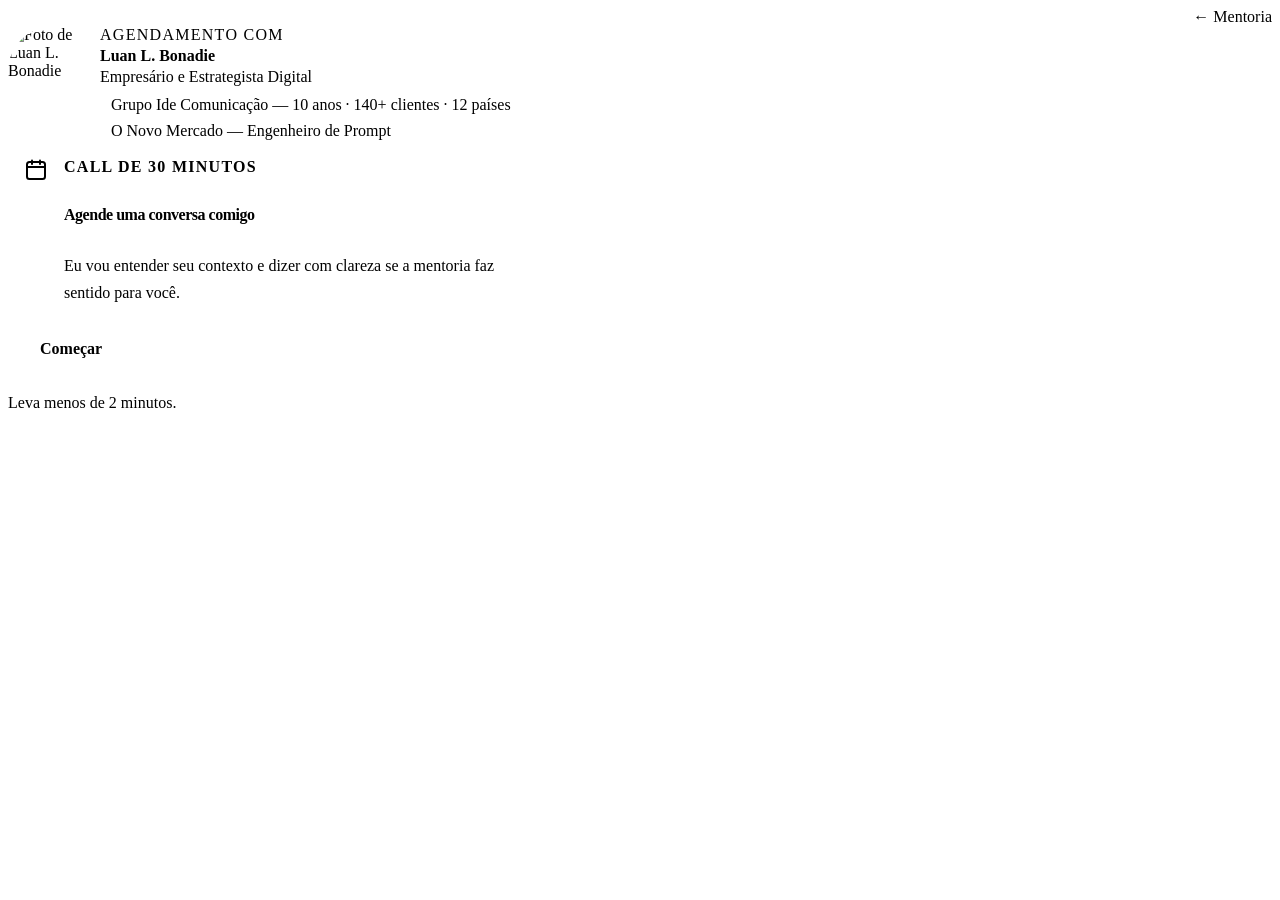
==== agendar.html @ 9b5bdef1 "Initial commit — Omentor.Studio site Co-Authored-By: Claude Sonnet 4.6 <noreply@anthropic.com>" ====
<!DOCTYPE html>
<html lang="pt-BR" data-root=".">
<head>
  <meta charset="UTF-8">
  <meta name="viewport" content="width=device-width, initial-scale=1.0">
  <title>Agendar Call — Mentoria 1:1 | Omentor.Studio</title>
  <meta name="description" content="Preencha o formulário para agendar uma call de 30 minutos com Luan Bonadie e entender como a mentoria pode funcionar para o seu negócio.">

  <!-- Fonts -->
  <link rel="preconnect" href="https://fonts.googleapis.com">
  <link rel="preconnect" href="https://fonts.gstatic.com" crossorigin>
  <link href="https://fonts.googleapis.com/css2?family=Syne:wght@400;600;700;800&family=DM+Sans:ital,opsz,wght@0,9..40,300;0,9..40,400;0,9..40,500;0,9..40,600;1,9..40,400&display=swap" rel="stylesheet">

  <!-- Design System -->
  <link rel="stylesheet" href="./style.css">

  <style>
    /* ─── Page-specific overrides (form pages share a common skin) ─── */
    .form-page-container {
      max-width: var(--ds-form-max);
      margin: 0 auto;
      padding: 0 var(--ds-container-pad-sm);
      padding-bottom: 10rem;
      position: relative;
      z-index: var(--ds-z-content);
    }

    .form-top-nav {
      display: flex;
      align-items: center;
      justify-content: space-between;
      padding: var(--ds-space-6) 0 var(--ds-space-7);
    }

    .form-logo {
      font-family: var(--ds-font-display);
      font-weight: 800;
      font-size: var(--ds-text-md);
      letter-spacing: -0.04em;
      background: var(--ds-color-text-gradient);
      -webkit-background-clip: text;
      -webkit-text-fill-color: transparent;
      background-clip: text;
      text-decoration: none;
    }

    .form-back {
      font-size: var(--ds-text-sm);
      color: var(--ds-color-text-3);
      text-decoration: none;
      display: flex;
      align-items: center;
      gap: 6px;
      transition: var(--ds-transition-fast);
    }

    .form-back:hover { color: var(--ds-color-text-2); }

    .schedule-intro {
      display: flex;
      flex-direction: column;
      gap: var(--ds-space-5);
      margin-bottom: var(--ds-space-8);
    }

    .schedule-badge {
      display: flex;
      align-items: flex-start;
      gap: var(--ds-space-5);
      padding: var(--ds-space-6);
      border-radius: var(--ds-radius-xl);
      background: linear-gradient(180deg, rgba(255,255,255,0.04), rgba(255,255,255,0.02));
      border: 1px solid var(--ds-color-border);
      box-shadow: var(--ds-shadow-2);
    }

    .schedule-badge-mark {
      width: 56px;
      height: 56px;
      border-radius: 50%;
      flex-shrink: 0;
      display: inline-flex;
      align-items: center;
      justify-content: center;
      color: var(--ds-color-text-1);
      background: var(--ds-color-accent-gradient);
      box-shadow: 0 0 0 6px rgba(255,255,255,0.04);
    }

    .schedule-badge-mark svg {
      display: block;
      width: 24px;
      height: 24px;
      stroke: currentColor;
      fill: none;
      stroke-linecap: round;
      stroke-linejoin: round;
    }

    .schedule-badge-copy {
      display: flex;
      flex-direction: column;
      gap: var(--ds-space-3);
      min-width: 0;
    }

    .schedule-badge-kicker {
      font-size: var(--ds-text-xs);
      font-weight: 700;
      letter-spacing: 0.08em;
      text-transform: uppercase;
      color: var(--ds-color-text-3);
    }

    .schedule-badge-title {
      font-family: var(--ds-font-display);
      font-size: clamp(var(--ds-text-xl), 3vw, var(--ds-text-3xl));
      font-weight: 700;
      letter-spacing: -0.03em;
      line-height: 1.15;
      color: var(--ds-color-text-1);
    }

    .schedule-badge-text {
      font-size: var(--ds-text-base);
      line-height: 1.65;
      color: var(--ds-color-text-2);
      max-width: 54ch;
    }

    .schedule-author-badge {
      display: flex;
      align-items: flex-start;
      gap: var(--ds-space-5);
      margin-top: 0;
      padding-top: var(--ds-space-5);
      border-top: 1px solid var(--ds-color-border);
    }

    .schedule-cta-wrap {
      display: flex;
      flex-direction: column;
      gap: var(--ds-space-3);
      padding-top: var(--ds-space-2);
    }

    .schedule-start-btn {
      width: fit-content;
    }

    .schedule-cta-note {
      font-size: var(--ds-text-sm);
      color: var(--ds-color-text-3);
      line-height: 1.55;
      max-width: 42ch;
    }

    .author-avatar {
      width: 92px;
      height: 92px;
      border-radius: 50%;
      object-fit: cover;
      flex-shrink: 0;
      border: 1px solid var(--ds-color-border-med);
    }

    .author-info {
      display: flex;
      flex-direction: column;
      gap: 3px;
      min-width: 0;
    }

    .author-idealized {
      font-size: var(--ds-text-xs);
      color: var(--ds-color-text-3);
      text-transform: uppercase;
      letter-spacing: 0.08em;
    }

    .author-name {
      font-size: var(--ds-text-base);
      font-weight: 700;
      color: var(--ds-color-text-1);
    }

    .author-role {
      font-size: var(--ds-text-sm);
      color: var(--ds-color-text-3);
    }

    .author-creds {
      display: flex;
      flex-direction: column;
      gap: 3px;
      margin-top: 0.25rem;
    }

    .author-cred {
      font-size: var(--ds-text-xs);
      color: var(--ds-color-text-3);
      display: flex;
      align-items: center;
      gap: 6px;
      line-height: 1.45;
    }

    .author-cred::before {
      content: '';
      display: inline-block;
      width: 5px;
      height: 5px;
      border-radius: 50%;
      background: var(--ds-color-accent-gradient-diag);
      flex-shrink: 0;
    }

    /* Progress */
    .fp-progress-wrap { margin-bottom: var(--ds-space-8); }

    .fp-track {
      height: 2px;
      background: var(--ds-color-border);
      border-radius: var(--ds-radius-full);
      overflow: hidden;
    }

    .fp-fill {
      height: 100%;
      background: var(--ds-color-accent-gradient);
      border-radius: var(--ds-radius-full);
      transition: width 0.45s cubic-bezier(0.4,0,0.2,1);
      box-shadow: 0 0 10px var(--ds-color-accent-glow-sm);
      width: 0%;
    }

    .fp-label {
      display: flex;
      justify-content: space-between;
      margin-top: var(--ds-space-2);
      font-size: var(--ds-text-xs);
      color: var(--ds-color-text-3);
    }

    /* Step */
    .fp-step { animation: fpSlide 0.4s cubic-bezier(0.4,0,0.2,1) both; }

    @keyframes fpSlide {
      from { opacity: 0; transform: translateY(20px); }
      to   { opacity: 1; transform: translateY(0); }
    }

    .fp-step-label {
      font-size: var(--ds-text-xs);
      text-transform: uppercase;
      letter-spacing: 0.08em;
      color: var(--ds-color-text-3);
      margin-bottom: var(--ds-space-3);
    }

    .fp-question {
      font-family: var(--ds-font-display);
      font-size: clamp(1.5rem, 4vw, var(--ds-text-2xl));
      font-weight: 700;
      letter-spacing: -0.03em;
      line-height: 1.25;
      color: var(--ds-color-text-1);
      margin-bottom: var(--ds-space-5);
    }

    .fp-hint {
      font-size: var(--ds-text-sm);
      color: var(--ds-color-text-3);
      font-style: italic;
      margin-top: var(--ds-space-2);
    }

    .fp-error-text {
      margin-top: var(--ds-space-2);
      font-size: var(--ds-text-xs);
      color: #fca5a5;
      letter-spacing: 0.01em;
    }

    /* Inputs */
    input[type="text"],
    input[type="email"],
    input[type="tel"],
    textarea.fp-textarea {
      width: 100%;
      padding: 1.25rem 1.5rem;
      background: var(--ds-color-surface);
      border: 2px solid var(--ds-color-border);
      border-radius: var(--ds-radius-lg);
      font-family: var(--ds-font-body);
      font-size: var(--ds-text-md);
      color: var(--ds-color-text-1);
      outline: none;
      transition: var(--ds-transition-base);
    }

    input::placeholder, textarea.fp-textarea::placeholder {
      color: var(--ds-color-text-3);
    }

    input:focus, textarea.fp-textarea:focus {
      background: var(--ds-color-surface-2);
      border-color: var(--ds-color-focus);
      box-shadow: 0 0 0 4px var(--ds-color-focus-ring);
    }

    textarea.fp-textarea {
      resize: vertical;
      min-height: 120px;
      line-height: 1.65;
    }

    /* Options */
    .fp-options {
      display: flex;
      flex-direction: column;
      gap: var(--ds-space-3);
    }

    .fp-option {
      display: flex;
      align-items: flex-start;
      gap: var(--ds-space-4);
      padding: 1.25rem 1.5rem;
      background: var(--ds-color-surface);
      border: 2px solid var(--ds-color-border);
      border-radius: var(--ds-radius-lg);
      cursor: pointer;
      transition: var(--ds-transition-base);
      text-align: left;
      position: relative;
      overflow: hidden;
    }

    .fp-option::before {
      content: '';
      position: absolute;
      inset: 0;
      background: var(--ds-color-accent-gradient-diag);
      opacity: 0;
      transition: opacity 0.3s;
    }

    .fp-option:hover {
      border-color: rgba(236,72,153,0.35);
      background: var(--ds-color-surface-2);
      transform: translateX(4px);
    }

    .fp-option:hover::before { opacity: 0.06; }

    .fp-option.selected {
      border-color: var(--ds-color-accent-end);
      background: linear-gradient(135deg, var(--ds-color-accent-soft-2), rgba(236,72,153,0.10));
      box-shadow: 0 0 20px rgba(236,72,153,0.18);
    }

    .fp-option.selected::before { opacity: 0.08; }

    .fp-opt-key {
      flex-shrink: 0;
      width: 26px; height: 26px;
      border-radius: var(--ds-radius-sm);
      background: var(--ds-color-surface-3);
      display: inline-flex;
      align-items: center;
      justify-content: center;
      font-size: var(--ds-text-xs);
      font-weight: 700;
      color: var(--ds-color-text-3);
      position: relative;
      z-index: 1;
      transition: var(--ds-transition-fast);
    }

    .fp-option.selected .fp-opt-key {
      background: var(--ds-color-accent-gradient-diag);
      color: var(--ds-color-text-1);
    }

    .fp-opt-body {
      position: relative;
      z-index: 1;
      font-size: var(--ds-text-base);
      color: var(--ds-color-text-2);
      line-height: 1.45;
    }

    .fp-option.selected .fp-opt-body { color: var(--ds-color-text-1); }

    /* Nav (sticky) */
    .fp-nav-backdrop {
      position: fixed; bottom: 0; left: 0; right: 0;
      height: calc(9rem + env(safe-area-inset-bottom, 0px));
      background: linear-gradient(to top, rgba(3,3,3,0.95) 40%, transparent);
      pointer-events: none;
      z-index: calc(var(--ds-z-nav) - 2);
    }

    .fp-nav-row {
      position: fixed;
      bottom: calc(var(--ds-space-6) + env(safe-area-inset-bottom, 0px));
      left: 50%; transform: translateX(-50%);
      display: flex;
      gap: var(--ds-space-3);
      width: calc(100% - 3rem);
      max-width: var(--ds-form-max);
      z-index: var(--ds-z-nav);
    }

    .fp-btn-back {
      padding: 1rem 1.5rem;
      min-width: 80px;
      background: var(--ds-color-surface);
      border: 2px solid var(--ds-color-border);
      border-radius: var(--ds-radius-lg);
      font-family: var(--ds-font-body);
      font-size: var(--ds-text-base);
      font-weight: 500;
      color: var(--ds-color-text-2);
      cursor: pointer;
      transition: var(--ds-transition-fast);
    }

    .fp-btn-back:hover {
      background: var(--ds-color-surface-2);
      border-color: var(--ds-color-border-med);
    }

    .fp-btn-next {
      flex: 1;
      padding: 1rem 2rem;
      background: var(--ds-color-accent-gradient-diag);
      border: none;
      border-radius: var(--ds-radius-lg);
      font-family: var(--ds-font-body);
      font-size: var(--ds-text-base);
      font-weight: 600;
      color: var(--ds-color-text-1);
      cursor: pointer;
      transition: var(--ds-transition-base);
      box-shadow: var(--ds-shadow-btn-primary);
      position: relative;
      overflow: hidden;
    }

    .fp-btn-next::before {
      content: '';
      position: absolute;
      inset: 0;
      background: rgba(255,255,255,0.08);
      opacity: 0;
      transition: var(--ds-transition-fast);
    }

    .fp-btn-next:hover { transform: translateY(-2px); box-shadow: var(--ds-shadow-btn-primary-hover); }
    .fp-btn-next:hover::before { opacity: 1; }

    /* Loading */
    .fp-loading {
      display: flex;
      flex-direction: column;
      align-items: center;
      gap: var(--ds-space-5);
      padding: var(--ds-space-9) 0;
      animation: fpSlide 0.4s both;
    }

    .fp-spinner {
      width: 44px; height: 44px;
      border: 2.5px solid var(--ds-color-border);
      border-top-color: var(--ds-color-accent-end);
      border-radius: 50%;
      animation: fpspin 0.75s linear infinite;
    }

    @keyframes fpspin { to { transform: rotate(360deg); } }

    /* Success */
    .fp-success { animation: fpSlide 0.5s cubic-bezier(0.4,0,0.2,1) both; }

    .fp-success-icon {
      width: 60px; height: 60px;
      background: var(--ds-color-accent-gradient-diag);
      border-radius: var(--ds-radius-xl);
      display: flex; align-items: center; justify-content: center;
      font-size: 26px;
      margin-bottom: var(--ds-space-6);
      box-shadow: var(--ds-shadow-4);
    }

    .fp-success-headline {
      font-family: var(--ds-font-display);
      font-size: clamp(1.75rem, 4vw, var(--ds-text-3xl));
      font-weight: 800;
      letter-spacing: -0.04em;
      line-height: 1.15;
      background: var(--ds-color-text-gradient);
      -webkit-background-clip: text;
      -webkit-text-fill-color: transparent;
      background-clip: text;
      margin-bottom: var(--ds-space-4);
    }

    .fp-success-body {
      font-size: var(--ds-text-md);
      color: var(--ds-color-text-2);
      line-height: 1.75;
      max-width: 460px;
      margin-bottom: var(--ds-space-6);
    }

    .fp-summary-card {
      background: var(--ds-color-surface);
      border: 1px solid var(--ds-color-border);
      border-radius: var(--ds-radius-xl);
      padding: var(--ds-space-5) var(--ds-space-6);
      margin-bottom: var(--ds-space-6);
    }

    .fp-sum-label {
      font-size: var(--ds-text-xs);
      text-transform: uppercase;
      letter-spacing: 0.08em;
      color: var(--ds-color-text-3);
      margin-bottom: var(--ds-space-2);
    }

    .fp-sum-value {
      font-size: var(--ds-text-base);
      font-weight: 500;
      color: var(--ds-color-text-1);
    }

    .fp-sep { width: 100%; height: 1px; background: var(--ds-color-border); margin: var(--ds-space-4) 0; }

    .fp-cta-wrap {
      display: flex; flex-direction: column;
      gap: var(--ds-space-3); margin-bottom: var(--ds-space-7);
    }

    .fp-cta-primary {
      display: inline-flex; align-items: center; justify-content: center; gap: var(--ds-space-2);
      padding: 1.1rem 2rem;
      background: var(--ds-color-accent-gradient-diag);
      border: none; border-radius: var(--ds-radius-lg);
      font-family: var(--ds-font-body); font-size: var(--ds-text-base); font-weight: 600;
      color: var(--ds-color-text-1); text-decoration: none; cursor: pointer;
      transition: var(--ds-transition-base);
      box-shadow: var(--ds-shadow-btn-primary);
    }

    .fp-cta-primary:hover { transform: translateY(-2px); box-shadow: var(--ds-shadow-btn-primary-hover); }

    .fp-cta-secondary {
      display: inline-flex; align-items: center; justify-content: center; gap: var(--ds-space-2);
      padding: 1rem 2rem;
      background: var(--ds-color-surface);
      border: 2px solid var(--ds-color-border);
      border-radius: var(--ds-radius-lg);
      font-family: var(--ds-font-body); font-size: var(--ds-text-base); font-weight: 500;
      color: var(--ds-color-text-2); text-decoration: none;
      transition: var(--ds-transition-fast);
    }

    .fp-cta-secondary:hover {
      background: var(--ds-color-surface-2);
      border-color: var(--ds-color-border-med);
      color: var(--ds-color-text-1);
    }

    /* Author strip */
    .fp-author {
      display: flex; align-items: flex-start; gap: var(--ds-space-4);
      padding-top: var(--ds-space-6);
      border-top: 1px solid var(--ds-color-border);
    }

    .fp-avatar {
      width: 56px; height: 56px; border-radius: 50%; object-fit: cover; flex-shrink: 0;
      border: 1px solid var(--ds-color-border-med);
    }

    .fp-author-text { display: flex; flex-direction: column; gap: 3px; }

    .fp-author-eyebrow {
      font-size: var(--ds-text-xs); text-transform: uppercase; letter-spacing: 0.08em;
      color: var(--ds-color-text-3);
    }

    .fp-author-name { font-weight: 600; font-size: var(--ds-text-base); color: var(--ds-color-text-1); }
    .fp-author-role { font-size: var(--ds-text-sm); color: var(--ds-color-text-3); }

    @media (max-width: 480px) {
      .form-page-container { padding: 0 var(--ds-space-5); padding-bottom: 10rem; }
      .schedule-badge {
        padding: var(--ds-space-5);
      }

      .schedule-badge-mark {
        width: 48px;
        height: 48px;
      }

      .schedule-author-badge {
        flex-direction: column;
        align-items: center;
        gap: var(--ds-space-3);
        text-align: center;
      }

      .schedule-author-badge .author-info {
        align-items: center;
      }

      .schedule-author-badge .author-creds {
        align-items: center;
      }

      .schedule-author-badge .author-cred {
        justify-content: center;
      }

      .author-avatar {
        width: 72px;
        height: 72px;
      }

      .schedule-start-btn {
        width: 100%;
      }
    }

    @media (min-width: 640px) {
      .form-page-container { padding: 0 var(--ds-container-pad); padding-bottom: 10rem; }
    }

    @media (max-width: 359px) {
      .schedule-badge {
        flex-direction: column;
        align-items: flex-start;
      }
    }

    @media (max-height: 500px) {
      .form-page-container { padding-bottom: 12rem; }
    }
  </style>
</head>
<body>

<!-- Background shapes (reusable pattern) -->
<div class="bg-shapes" aria-hidden="true">
  <div class="bg-shape bg-shape-1"></div>
  <div class="bg-shape bg-shape-2"></div>
  <div class="bg-shape bg-shape-3"></div>
  <div class="bg-shape bg-shape-4"></div>
</div>

<main class="form-page-container" role="main">

  <nav class="form-top-nav" aria-label="Navegação da página de agendamento">
    <span class="form-logo" aria-label="Agendamento">Agendamento</span>
    <a href="./mentoria.html" class="form-back" id="form-back-link" aria-label="Voltar para a página da Mentoria">← Mentoria</a>
  </nav>

  <section class="schedule-intro" id="schedule-intro" aria-labelledby="schedule-title">
    <div class="author-badge schedule-author-badge" aria-label="Criado por">
      <img
        class="author-avatar"
        src="https://grupoidecomunicacao.com/wp-content/uploads/2025/12/foto-luan-2-e1766272929502.webp"
        alt="Foto de Luan L. Bonadie"
        width="68"
        height="68"
        loading="lazy"
      >
      <div class="author-info">
        <span class="author-idealized">Agendamento com</span>
        <span class="author-name">Luan L. Bonadie</span>
        <span class="author-role">Empresário e Estrategista Digital</span>
        <div class="author-creds">
          <span class="author-cred">Grupo Ide Comunicação — 10 anos · 140+ clientes · 12 países</span>
          <span class="author-cred">O Novo Mercado — Engenheiro de Prompt</span>
        </div>
      </div>
    </div>
    <div class="schedule-badge">
      <div class="schedule-badge-mark" aria-hidden="true">
        <svg viewBox="0 0 24 24" width="24" height="24">
          <rect x="3" y="4" width="18" height="17" rx="2.5" ry="2.5" fill="none" stroke="currentColor" stroke-width="2"/>
          <line x1="3" y1="9" x2="21" y2="9" fill="none" stroke="currentColor" stroke-width="2"/>
          <line x1="8" y1="2.5" x2="8" y2="6" fill="none" stroke="currentColor" stroke-width="2" stroke-linecap="round"/>
          <line x1="16" y1="2.5" x2="16" y2="6" fill="none" stroke="currentColor" stroke-width="2" stroke-linecap="round"/>
        </svg>
      </div>
      <div class="schedule-badge-copy">
        <p class="schedule-badge-kicker">Call de 30 minutos</p>
        <h1 class="schedule-badge-title" id="schedule-title">Agende uma conversa comigo</h1>
        <p class="schedule-badge-text">Eu vou entender seu contexto e dizer com clareza se a mentoria faz sentido para você.</p>
      </div>
    </div>
    <div class="schedule-cta-wrap">
      <button type="button" class="fp-cta-primary schedule-start-btn" id="schedule-start-btn" aria-label="Começar o agendamento">
        Começar
        <svg width="14" height="14"><use href="#icon-arrow-right"/></svg>
      </button>
      <p class="schedule-cta-note">Leva menos de 2 minutos.</p>
    </div>
  </section>

  <div id="form-section" style="display:none;" aria-label="Formulário de agendamento">
    <!-- Progress -->
    <div class="fp-progress-wrap" id="fp-progress-wrap" aria-live="polite" aria-label="Progresso do formulário">
      <div class="fp-track">
        <div class="fp-fill" id="fp-fill" role="progressbar" aria-valuemin="0" aria-valuemax="100"></div>
      </div>
      <div class="fp-label">
        <span id="fp-step-label"></span>
        <span id="fp-pct-label"></span>
      </div>
    </div>

    <!-- Step container -->
    <div id="fp-step"></div>
  </div>

</main>

<!-- Sticky nav -->
<div class="fp-nav-backdrop" id="fp-nav-backdrop" style="display:none;" aria-hidden="true"></div>
<div class="fp-nav-row"     id="fp-nav-row"     style="display:none;" role="group" aria-label="Navegação do formulário"></div>

<script>
  /* ─── Steps definition ─────────────────────────────────── */
  const steps = [
    {
      id: 'nome',
      type: 'text',
      question: 'Qual é o seu nome completo?',
      placeholder: 'Digite seu nome...',
      label: 'Nome'
    },
    {
      id: 'email',
      type: 'email',
      question: 'Qual é o seu e-mail?',
      placeholder: 'seuemail@exemplo.com',
      label: 'E-mail'
    },
    {
      id: 'whatsapp',
      type: 'tel',
      question: 'Seu WhatsApp com DDD?',
      placeholder: '(11) 99999-9999',
      hint: 'Luan vai te chamar para confirmar o horário da call.',
      label: 'WhatsApp'
    },
    {
      id: 'area',
      type: 'select',
      question: 'Qual é a sua área de atuação?',
      label: 'Área',
      options: [
        'Psicologia / Terapia',
        'Nutrição / Saúde',
        'Coaching / Mentoria',
        'Consultoria / Assessoria',
        'Educação / Infoproduto',
        'Marketing / Branding',
        'Outra área'
      ]
    },
    {
      id: 'necessidade',
      type: 'select',
      question: 'O que você está buscando com a mentoria?',
      label: 'Necessidade',
      options: [
        'Posicionamento claro e estratégia definida',
        'Site com minha identidade visual',
        'Conteúdo para Instagram que converta',
        'Tudo: estratégia, site e posts em 3 encontros',
        'Ainda não tenho certeza — quero entender antes'
      ]
    },
    {
      id: 'contexto',
      type: 'textarea',
      question: 'Me conta um pouco da sua situação atual. (opcional)',
      placeholder: 'Ex: tenho seguidores mas não converto, já tentei outras ferramentas, quero reorganizar a minha presença digital...',
      hint: 'Quanto mais contexto, melhor a call de 30 minutos.',
      label: 'Contexto',
      optional: true
    }
  ];

  const WA_NUMBER = '5532991313371';

  let current = 0;
  const answers = {};

  /* ─── UI helpers ─────────────────────────────────────────── */
  function showNav() {
    document.getElementById('fp-nav-backdrop').style.display = 'block';
    document.getElementById('fp-nav-row').style.display     = 'flex';
    document.getElementById('form-back-link').style.display = 'none';
  }

  function hideNav() {
    document.getElementById('fp-nav-backdrop').style.display = 'none';
    document.getElementById('fp-nav-row').style.display     = 'none';
  }

  function startForm() {
    document.getElementById('schedule-intro').style.display = 'none';
    document.getElementById('form-section').style.display = 'block';
    showNav();
    render();
    window.scrollTo({ top: 0, behavior: 'smooth' });
  }

  function updateProgress() {
    const total = steps.length;
    const pct   = Math.round(((current + 1) / total) * 100);
    document.getElementById('fp-fill').style.width = pct + '%';
    document.getElementById('fp-fill').setAttribute('aria-valuenow', pct);
    document.getElementById('fp-step-label').textContent = `Etapa ${current + 1} de ${total}`;
    document.getElementById('fp-pct-label').textContent  = pct + '%';
  }

  /* ─── Render ─────────────────────────────────────────────── */
  function render() {
    updateProgress();

    const step  = steps[current];
    const isLast= current === steps.length - 1;
    const value = answers[step.id] ?? '';

    let inputHtml = '';

    if (step.type === 'select') {
      const optHtml = step.options.map((opt, i) => {
        const letter = String.fromCharCode(65 + i);
        const sel    = value === opt ? ' selected' : '';
        return `
          <button
            class="fp-option${sel}"
            onclick="selectOption('${step.id}','${opt.replace(/'/g,"\\'")}',this)"
            aria-pressed="${sel ? 'true' : 'false'}"
          >
            <span class="fp-opt-key" aria-hidden="true">${letter}</span>
            <span class="fp-opt-body">${opt}</span>
          </button>`;
      }).join('');
      inputHtml = `<div class="fp-options" role="group" aria-label="${step.question}">${optHtml}</div>`;
    } else if (step.type === 'textarea') {
      inputHtml = `
        <textarea
          class="fp-textarea"
          id="fp-input-${step.id}"
          placeholder="${step.placeholder ?? ''}"
          rows="5"
          aria-label="${step.label}"
        >${value}</textarea>`;
    } else {
      const emailAttrs = step.type === 'email'
        ? `inputmode="email" autocomplete="email" pattern="^[^\\s@]+@[^\\s@]+\\.[^\\s@]+$" title="Digite um e-mail válido"`
        : `autocomplete="${step.id === 'nome' ? 'name' : 'tel'}"`;
      inputHtml = `
        <input
          type="${step.type}"
          id="fp-input-${step.id}"
          placeholder="${step.placeholder ?? ''}"
          value="${value}"
          ${emailAttrs}
          aria-label="${step.label}"
        >`;
    }

    const hintHtml = step.hint ? `<p class="fp-hint" role="note">${step.hint}</p>` : '';
    const emailErrorHtml = step.type === 'email'
      ? `<p class="fp-error-text" id="fp-email-error" role="alert" aria-live="polite" style="display:none;">Insira um e-mail válido.</p>`
      : '';

    document.getElementById('fp-step').innerHTML = `
      <div class="fp-step" role="region" aria-label="Etapa ${current + 1}: ${step.label}">
        <p class="fp-step-label" aria-hidden="true">Etapa ${current + 1} de ${steps.length}${step.optional ? ' · opcional' : ''}</p>
        <h2 class="fp-question">${step.question}</h2>
        ${inputHtml}
        ${emailErrorHtml}
        ${hintHtml}
      </div>`;

    // Nav
    const navRow = document.getElementById('fp-nav-row');
    navRow.innerHTML = `
      ${current > 0 ? `<button class="fp-btn-back" onclick="prev()" aria-label="Voltar">← Voltar</button>` : ''}
      <button class="fp-btn-next" onclick="next()" aria-label="Próximo">
        Próximo →
      </button>`;

    const inp = document.getElementById(`fp-input-${step.id}`);
    if (inp && step.type === 'email') {
      inp.addEventListener('input', () => {
        inp.style.borderColor = '';
        const err = document.getElementById('fp-email-error');
        if (err) err.style.display = 'none';
      }, { once: true });
    }
    if (inp) setTimeout(() => inp.focus(), 80);
  }

  /* ─── First render ───────────────────────────────────────── */
  document.addEventListener('DOMContentLoaded', () => {
    hideNav();
    document.getElementById('schedule-start-btn').addEventListener('click', startForm);
  });

  /* ─── Interactions ───────────────────────────────────────── */
  function selectOption(id, val, el) {
    answers[id] = val;
    el.closest('.fp-options').querySelectorAll('.fp-option').forEach(b => {
      b.classList.remove('selected');
      b.setAttribute('aria-pressed', 'false');
    });
    el.classList.add('selected');
    el.setAttribute('aria-pressed', 'true');
  }

  function saveAnswer() {
    const step = steps[current];
    if (step.type !== 'select') {
      const inp = document.getElementById(`fp-input-${step.id}`);
      if (inp) answers[step.id] = inp.value.trim();
    }
  }

  function validate() {
    const step  = steps[current];
    const value = answers[step.id] ?? '';
    if (step.optional) return true;
    if (!value) return false;
    if (step.type === 'email') return /^[^\s@]+@[^\s@]+\.[^\s@]+$/.test(value);
    return true;
  }

  function next() {
    saveAnswer();
    if (!validate()) {
      const inp = document.getElementById(`fp-input-${steps[current].id}`);
      if (inp) {
        inp.focus();
        inp.style.borderColor = 'var(--ds-color-error)';
      }
      if (steps[current].type === 'email') {
        const err = document.getElementById('fp-email-error');
        if (err) err.style.display = 'block';
      }
      return;
    }
    if (current < steps.length - 1) { current++; render(); }
    else submit();
  }

  function prev() {
    saveAnswer();
    if (current > 0) { current--; render(); }
  }

  function escapeHtml(value) {
    return String(value)
      .replaceAll('&', '&amp;')
      .replaceAll('<', '&lt;')
      .replaceAll('>', '&gt;')
      .replaceAll('"', '&quot;')
      .replaceAll("'", '&#39;');
  }

  /* ─── Submit → WhatsApp ──────────────────────────────────── */
  function submit() {
    document.getElementById('fp-progress-wrap').style.display = 'none';
    hideNav();

    document.getElementById('fp-step').innerHTML = `
      <div class="fp-loading" role="status" aria-live="polite">
        <div class="fp-spinner" aria-hidden="true"></div>
        <p style="font-size:var(--ds-text-base);color:var(--ds-color-text-3);">Preparando sua mensagem...</p>
      </div>`;

    const WEBHOOK = 'https://webhooks.envia.click/webhook/70d91ce3-7cba-4d6a-bd58-36069752aaf6';
    fetch(WEBHOOK, {
      method: 'POST',
      headers: { 'Content-Type': 'application/json' },
      body: JSON.stringify({ ...answers, source: 'agendar.html', timestamp: new Date().toISOString() })
    }).catch(() => {});

    setTimeout(() => {
      const msg = encodeURIComponent(
        `Olá, Luan. Me cadastrei no site do Omentor.Studio.\n\n` +
        `Meu nome é ${answers['nome'] ?? ''}.\n` +
        `Atuo na área de ${answers['area'] ?? ''}.\n` +
        `Estou buscando: ${answers['necessidade'] ?? ''}.\n` +
        (answers['contexto'] ? `\nContexto: ${answers['contexto']}` : '')
      );
      const waUrl = `https://wa.me/${WA_NUMBER}?text=${msg}`;
      showSuccess(waUrl);
    }, 1200);
  }

  function showSuccess(waUrl) {
    const summaryItems = [
      ['Nome', answers['nome'] ?? '—'],
      ['E-mail', answers['email'] ?? '—'],
      ['WhatsApp', answers['whatsapp'] ?? '—'],
      ['Área', answers['area'] ?? '—'],
      ['O que busca', answers['necessidade'] ?? '—'],
      ['Contexto', answers['contexto'] ?? '—']
    ];

    const summaryHtml = summaryItems.map(([label, value], index) => `
      <p class="fp-sum-label">${label}</p>
      <p class="fp-sum-value">${escapeHtml(value)}</p>
      ${index < summaryItems.length - 1 ? '<div class="fp-sep" aria-hidden="true"></div>' : ''}
    `).join('');

    document.getElementById('fp-step').innerHTML = `
      <div class="fp-success">
        <div class="fp-success-icon" aria-hidden="true">✓</div>

        <h1 class="fp-success-headline">Tudo certo.</h1>

        <p class="fp-success-body">
          Confirme os dados e finalize o agendamento.
        </p>

        <div class="fp-summary-card" aria-label="Resumo do agendamento">
          ${summaryHtml}
        </div>

        <div class="fp-cta-wrap">
          <a href="${waUrl}" target="_blank" rel="noopener noreferrer" class="fp-cta-primary" aria-label="Abrir WhatsApp com mensagem pré-preenchida para Luan Bonadie">
            Abrir WhatsApp e concluir →
          </a>
          <a href="./mentoria.html" class="fp-cta-secondary" aria-label="Voltar para a página da Mentoria">
            ← Voltar para a Mentoria
          </a>
        </div>

        <div class="fp-author">
          <img
            class="fp-avatar"
            src="https://grupoidecomunicacao.com/wp-content/uploads/2025/12/foto-luan-2-e1766272929502.webp"
            alt="Foto de Luan L. Bonadie"
            width="56" height="56"
            loading="lazy"
          >
          <div class="fp-author-text">
            <span class="fp-author-eyebrow">Mentoria conduzida por</span>
            <span class="fp-author-name">Luan L. Bonadie</span>
            <span class="fp-author-role">Estrategista Digital · 10 anos · 140+ clientes · 12 países</span>
          </div>
        </div>
      </div>`;
  }

  /* ─── Keyboard ───────────────────────────────────────────── */
  document.addEventListener('keydown', e => {
    if (document.querySelector('.fp-loading') || document.querySelector('.fp-success')) return;
    if (e.key === 'Enter' && e.shiftKey) { e.preventDefault(); prev(); return; }
    if (e.key === 'Enter' && !e.target.matches('textarea')) { e.preventDefault(); next(); }
  });
</script>

</body>
</html>
---- style.css ----
/* ============================================================
   style.css — Omentor.Studio Site
   App-specific layer layered on top of design-system/base.css.
   ============================================================ */

@import url('../../design-system/base.css');
.hero {
  min-height: 100vh;
  display: flex;
  align-items: center;
  padding: calc(var(--ds-nav-height) + var(--ds-space-9)) 0 var(--ds-space-9);
  position: relative;
  z-index: var(--ds-z-content);
}

.hero-inner {
  display: flex;
  flex-direction: column;
  align-items: flex-start;
  gap: var(--ds-space-5);
  max-width: 820px;
}

.hero-title {
  font-family: var(--ds-font-display);
  font-size: clamp(var(--ds-text-3xl), 5.5vw, var(--ds-text-5xl));
  font-weight: 700;
  line-height: 1.08;
  letter-spacing: -0.04em;
  color: var(--ds-color-text-1);
}

.hero-title-gradient {
  background: var(--ds-color-text-gradient);
  -webkit-background-clip: text;
  -webkit-text-fill-color: transparent;
  background-clip: text;
}

.hero-typewriter-cursor {
  -webkit-text-fill-color: var(--ds-color-accent);
  color: var(--ds-color-accent);
  animation: typewriter-blink 0.9s step-end infinite;
  margin-left: 1px;
  font-weight: inherit;
}

@keyframes typewriter-blink {
  0%, 100% { opacity: 1; }
  50%       { opacity: 0; }
}

.hero-subtitle {
  font-size: var(--ds-text-lg);
  color: var(--ds-color-text-2);
  line-height: 1.65;
  max-width: 620px;
}

.hero-proof {
  display: flex;
  align-items: center;
  gap: var(--ds-space-4);
  flex-wrap: wrap;
  padding: var(--ds-space-4) var(--ds-space-5);
  border-radius: var(--ds-radius-lg);
  background: var(--ds-color-surface);
  border: 1px solid var(--ds-color-border);
}

.hero-proof-item {
  font-size: var(--ds-text-sm);
  color: var(--ds-color-text-3);
  font-weight: 500;
}

.hero-proof-sep {
  width: 1px; height: 14px;
  background: var(--ds-color-border-med);
}

.hero-buttons {
  display: flex;
  flex-wrap: wrap;
  gap: var(--ds-space-3);
}

/* ── BUTTONS ─────────────────────────────────────────────── */
.btn-primary {
  display: inline-flex;
  align-items: center;
  justify-content: center;
  text-align: center;
  gap: var(--ds-space-2);
  padding: 14px 32px;
  border-radius: var(--ds-radius-md);
  background: var(--ds-color-accent-gradient);
  color: var(--ds-color-text-1);
  font-size: 15px;
  font-weight: 600;
  box-shadow: var(--ds-shadow-btn-primary);
  transition: var(--ds-transition-base);
}

.btn-primary:hover {
  box-shadow: var(--ds-shadow-btn-primary-hover);
  transform: translateY(-2px);
}

.btn-secondary {
  display: inline-flex;
  align-items: center;
  gap: var(--ds-space-2);
  padding: 14px 32px;
  border-radius: var(--ds-radius-md);
  background: var(--ds-color-surface);
  border: 1px solid var(--ds-color-border-med);
  color: var(--ds-color-text-2);
  font-size: 15px;
  font-weight: 500;
  transition: var(--ds-transition-base);
}

.btn-secondary:hover {
  background: var(--ds-color-surface-2);
  border-color: var(--ds-color-border-strong);
  color: var(--ds-color-text-1);
}

.btn-ghost {
  display: inline-flex;
  align-items: center;
  gap: var(--ds-space-2);
  padding: 14px 32px;
  border-radius: var(--ds-radius-md);
  background: transparent;
  border: 1px solid var(--ds-color-border);
  color: var(--ds-color-text-2);
  font-size: 15px;
  font-weight: 500;
  transition: var(--ds-transition-base);
}

.btn-ghost:hover {
  border-color: var(--ds-color-border-med);
  color: var(--ds-color-text-1);
}

.btn-sm {
  padding: 10px 20px;
  font-size: 14px;
}

.btn-md {
  padding: 12px 28px;
  font-size: 15px;
}

.btn-accent-soft {
  display: inline-flex;
  align-items: center;
  gap: var(--ds-space-2);
  border-radius: var(--ds-radius-md);
  background: rgba(99,102,241,0.15);
  color: #a5b4fc;
  border: 2px solid rgba(99,102,241,0.3);
  font-weight: 600;
  text-decoration: none;
  transition: var(--ds-transition-base);
}
.btn-accent-soft:hover { background: rgba(99,102,241,0.25); }

.btn-indigo-soft {
  display: inline-flex;
  align-items: center;
  gap: var(--ds-space-2);
  padding: 14px 32px;
  border-radius: var(--ds-radius-md);
  background: rgba(99, 102, 241, 0.16);
  color: #c7d2fe;
  border: 1px solid rgba(99, 102, 241, 0.32);
  font-size: 15px;
  font-weight: 600;
  box-shadow: 0 0 0 1px rgba(99, 102, 241, 0.08), 0 10px 24px rgba(99, 102, 241, 0.08);
  transition: var(--ds-transition-base);
}

.btn-indigo-soft:hover {
  background: rgba(99, 102, 241, 0.24);
  border-color: rgba(99, 102, 241, 0.42);
  color: #e0e7ff;
  transform: translateY(-2px);
}

/* ── SECTION ─────────────────────────────────────────────── */
.section {
  padding: var(--ds-space-9) 0;
  position: relative;
  z-index: var(--ds-z-content);
}

.section-alt {
  background: var(--ds-color-surface);
  border-top: 1px solid var(--ds-color-border);
  border-bottom: 1px solid var(--ds-color-border);
}

.section-label {
  font-size: var(--ds-text-xs);
  font-weight: 600;
  text-transform: uppercase;
  letter-spacing: 0.08em;
  color: var(--ds-color-text-3);
  margin-bottom: var(--ds-space-3);
}

.section-title {
  font-family: var(--ds-font-display);
  font-size: clamp(var(--ds-text-2xl), 3.5vw, var(--ds-text-4xl));
  font-weight: 700;
  letter-spacing: -0.03em;
  line-height: 1.15;
  color: var(--ds-color-text-1);
  margin-bottom: var(--ds-space-4);
}

.section-title-gradient {
  background: var(--ds-color-text-gradient);
  -webkit-background-clip: text;
  -webkit-text-fill-color: transparent;
  background-clip: text;
}

.section-subtitle {
  font-size: var(--ds-text-md);
  color: var(--ds-color-text-2);
  line-height: 1.65;
  max-width: 600px;
  margin-bottom: var(--ds-space-7);
}

.section-header { margin-bottom: var(--ds-space-7); }

.stats-intro {
  max-width: 760px;
  margin: 0 auto var(--ds-space-6);
  text-align: center;
}

.stats-title {
  font-family: var(--ds-font-display);
  font-size: clamp(var(--ds-text-xl), 2.8vw, var(--ds-text-3xl));
  font-weight: 700;
  letter-spacing: -0.03em;
  line-height: 1.2;
  color: var(--ds-color-text-1);
  margin-bottom: var(--ds-space-2);
}

.stats-subtitle {
  font-size: var(--ds-text-base);
  color: var(--ds-color-text-2);
  line-height: 1.65;
}

/* ── MANIFESTO ───────────────────────────────────────────── */
.manifesto {
  padding: var(--ds-space-9) 0;
  position: relative;
  z-index: var(--ds-z-content);
}

.manifesto-inner {
  max-width: 760px;
  margin: 0 auto;
  text-align: center;
  padding: var(--ds-space-8) var(--ds-space-7);
  border-radius: var(--ds-radius-xl);
  background: var(--ds-color-surface);
  border: 1px solid var(--ds-color-accent-border);
  box-shadow: var(--ds-shadow-4);
  position: relative;
  overflow: hidden;
}

.manifesto-inner::before {
  content: '';
  position: absolute;
  top: 0; left: 0; right: 0;
  height: 2px;
  background: var(--ds-color-accent-gradient);
}

.manifesto-quote {
  font-family: var(--ds-font-display);
  font-size: clamp(var(--ds-text-xl), 2.5vw, var(--ds-text-3xl));
  font-weight: 700;
  letter-spacing: -0.02em;
  line-height: 1.35;
  color: var(--ds-color-text-1);
  margin-bottom: var(--ds-space-5);
}

.manifesto-author {
  font-size: var(--ds-text-sm);
  font-weight: 600;
  color: var(--ds-color-text-3);
  text-transform: uppercase;
  letter-spacing: 0.06em;
}

/* ── STATS ───────────────────────────────────────────────── */
.stats-grid {
  display: grid;
  grid-template-columns: 1fr;
  gap: 0;
  border: 1px solid var(--ds-color-border);
  border-radius: var(--ds-radius-xl);
  overflow: hidden;
  background: var(--ds-color-surface);
}

@media (min-width: 768px) {
  .stats-grid { grid-template-columns: repeat(3, 1fr); }
}

.stat-card {
  padding: var(--ds-space-5) var(--ds-space-4);
  border-bottom: 1px solid var(--ds-color-border);
  display: flex;
  flex-direction: column;
  align-items: center;
  justify-content: center;
  text-align: center;
  gap: var(--ds-space-2);
  min-height: 100%;
}

.stat-card-content {
  display: flex;
  flex-direction: column;
  gap: 2px;
  min-width: 0;
  align-items: center;
}

.stat-number {
  font-family: var(--ds-font-display);
  font-size: clamp(var(--ds-text-xl), 2.6vw, var(--ds-text-3xl));
  font-weight: 700;
  letter-spacing: -0.03em;
  background: var(--ds-color-accent-gradient);
  -webkit-background-clip: text;
  -webkit-text-fill-color: transparent;
  background-clip: text;
  line-height: 1;
}

.stat-label {
  font-size: var(--ds-text-sm);
  color: var(--ds-color-text-2);
  font-weight: 500;
  line-height: 1.45;
}

@media (min-width: 768px) {
  .stat-card {
    padding: var(--ds-space-6);
    border-bottom: none;
  }

  .stat-card:not(:last-child) {
    border-right: 1px solid var(--ds-color-border);
  }
}

/* ── SOCIAL PROOF STRIP ───────────────────────────────────── */
.social-proof-strip {
  display: grid;
  grid-template-columns: auto 1fr;
  align-items: center;
  gap: var(--ds-space-1);
  padding: var(--ds-space-3) var(--ds-space-3);
  border-radius: var(--ds-radius-xl);
  background: transparent;
  width: 100%;
  max-width: 500px;
  margin: var(--ds-space-4) auto 0;
}

.social-proof-avatars {
  display: flex;
  align-items: center;
  padding-left: 0;
}

.social-proof-avatar-link {
  position: relative;
  display: block;
  flex-shrink: 0;
}

.social-proof-avatar-link:not(:first-child) {
  margin-left: -14px;
}

.social-proof-avatar {
  width: 50px;
  height: 50px;
  border-radius: 50%;
  overflow: hidden;
  border: 2px solid var(--ds-color-bg);
  background: var(--ds-color-surface-2);
  box-shadow: 0 10px 24px rgba(0, 0, 0, 0.18);
}

.social-proof-avatar img {
  width: 100%;
  height: 100%;
  display: block;
  object-fit: cover;
}

.social-proof-tooltip {
  position: absolute;
  left: 50%;
  bottom: calc(100% + 12px);
  transform: translateX(-50%) translateY(6px);
  opacity: 0;
  pointer-events: none;
  z-index: 5;
  white-space: nowrap;
  padding: 8px 12px;
  border-radius: var(--ds-radius-md);
  background: rgba(10, 12, 20, 0.96);
  border: 1px solid rgba(255, 255, 255, 0.12);
  box-shadow: 0 18px 34px rgba(0, 0, 0, 0.28);
  color: var(--ds-color-text-1);
  font-size: 12px;
  font-weight: 600;
  line-height: 1.2;
  letter-spacing: 0.01em;
  transition: opacity 0.18s ease, transform 0.18s ease;
}

.social-proof-tooltip::after {
  content: '';
  position: absolute;
  left: 50%;
  bottom: -5px;
  width: 10px;
  height: 10px;
  transform: translateX(-50%) rotate(45deg);
  background: rgba(10, 12, 20, 0.96);
  border-right: 1px solid rgba(255, 255, 255, 0.12);
  border-bottom: 1px solid rgba(255, 255, 255, 0.12);
}

.social-proof-avatar-link:hover .social-proof-tooltip,
.social-proof-avatar-link:focus-visible .social-proof-tooltip {
  opacity: 1;
  transform: translateX(-50%) translateY(0);
}

.social-proof-avatar-link:focus-visible {
  outline: none;
}

.social-proof-avatar-link:focus-visible .social-proof-avatar {
  box-shadow: 0 0 0 3px rgba(255, 255, 255, 0.16), 0 10px 24px rgba(0, 0, 0, 0.18);
}

.social-proof-copy {
  min-width: 0;
  margin-left: -2px;
}

.social-proof-title {
  font-family: var(--ds-font-body);
  font-size: 14px;
  line-height: 1.65;
  font-weight: 400;
  letter-spacing: 0;
  color: var(--ds-color-text-1);
}

.social-proof-subtitle {
  margin-top: 0;
  font-size: 14px;
  line-height: 1.65;
  color: var(--ds-color-text-1);
}

.social-proof-subtitle strong {
  font-weight: 700;
  color: var(--ds-color-text-1);
}

.hero-social-proof {
  margin-top: var(--ds-space-5);
}

/* ── FEATURES GRID ───────────────────────────────────────── */
.features-grid {
  display: grid;
  grid-template-columns: 1fr;
  gap: var(--ds-space-4);
}

@media (min-width: 768px) {
  .features-grid { grid-template-columns: repeat(3, 1fr); }
}

.feature-card {
  padding: var(--ds-space-6);
  border-radius: var(--ds-radius-lg);
  background: var(--ds-color-surface);
  border: 1px solid var(--ds-color-border);
  transition: var(--ds-transition-base);
}

.feature-card:hover {
  border-color: var(--ds-color-border-med);
  background: var(--ds-color-surface-2);
}

.feature-card.accent {
  border-color: var(--ds-color-accent-border);
  background: var(--ds-color-accent-soft);
}

.feature-icon {
  display: flex;
  align-items: center;
  justify-content: flex-start;
  width: auto;
  height: auto;
  margin-bottom: var(--ds-space-4);
  background: transparent;
  border: 0;
}

.feature-icon svg {
  width: 81px;
  height: 81px;
  stroke: rgba(255, 255, 255, 0.92);
  fill: none;
  stroke-width: 1.6;
  stroke-linecap: round;
  stroke-linejoin: round;
  display: block;
  transform: translateX(-6px);
  filter: drop-shadow(0 0 10px var(--ds-color-accent-glow-sm));
}

.feature-title {
  font-family: var(--ds-font-display);
  font-size: var(--ds-text-xl);
  font-weight: 600;
  letter-spacing: -0.01em;
  color: var(--ds-color-text-1);
  margin-bottom: var(--ds-space-3);
}

.feature-badge {
  display: inline-block;
  font-size: var(--ds-text-xs);
  font-weight: 600;
  text-transform: uppercase;
  letter-spacing: 0.06em;
  padding: 3px 10px;
  border-radius: var(--ds-radius-sm);
  background: var(--ds-color-accent-soft);
  color: var(--ds-color-accent-start);
  border: 1px solid var(--ds-color-accent-border);
  margin-bottom: var(--ds-space-3);
}

.feature-desc {
  font-size: var(--ds-text-base);
  color: var(--ds-color-text-2);
  line-height: 1.65;
  margin-bottom: var(--ds-space-4);
}

.feature-desc-small {
  font-size: var(--ds-text-sm);
  color: var(--ds-color-text-3);
  line-height: 1.55;
}

/* ── STEPS ───────────────────────────────────────────────── */
.steps-list {
  display: flex;
  flex-direction: column;
  gap: var(--ds-space-4);
  max-width: 720px;
}

.step-item {
  display: grid;
  grid-template-columns: 56px 1fr;
  gap: var(--ds-space-5);
  align-items: start;
}

.step-num {
  width: 56px; height: 56px;
  border-radius: var(--ds-radius-lg);
  background: var(--ds-color-accent-soft-2);
  border: 1px solid var(--ds-color-accent-border);
  display: flex;
  align-items: center;
  justify-content: center;
  font-family: var(--ds-font-display);
  font-size: var(--ds-text-lg);
  font-weight: 700;
  background: var(--ds-color-accent-gradient);
  -webkit-background-clip: text;
  -webkit-text-fill-color: transparent;
  background-clip: text;
  flex-shrink: 0;
}

.step-content-title {
  font-family: var(--ds-font-display);
  font-size: var(--ds-text-lg);
  font-weight: 600;
  color: var(--ds-color-text-1);
  margin-bottom: var(--ds-space-2);
}

.step-content-desc {
  font-size: var(--ds-text-base);
  color: var(--ds-color-text-2);
  line-height: 1.65;
}

/* ── PLANS ───────────────────────────────────────────────── */
.plans-grid {
  display: grid;
  grid-template-columns: 1fr;
  gap: var(--ds-space-5);
  max-width: 800px;
  margin: 0 auto;
}

@media (min-width: 768px) {
  .plans-grid { grid-template-columns: repeat(2, 1fr); }
}

.pricing-grid {
  max-width: 1080px;
}

@media (min-width: 1024px) {
  .pricing-grid { grid-template-columns: repeat(3, 1fr); }
}

.pricing-grid .plan-card.featured {
  grid-column: 1 / -1;
}

.plan-card {
  padding: var(--ds-space-7) var(--ds-space-6);
  border-radius: var(--ds-radius-xl);
  background: var(--ds-color-surface);
  border: 1px solid var(--ds-color-border);
  display: flex;
  flex-direction: column;
  gap: var(--ds-space-5);
  transition: var(--ds-transition-base);
}

.plan-card:hover {
  border-color: var(--ds-color-border-med);
}

.plan-card.featured {
  border-color: var(--ds-color-accent-border);
  background: var(--ds-color-accent-soft);
  position: relative;
  overflow: hidden;
}

.plan-card.featured::before {
  content: '';
  position: absolute;
  top: 0; left: 0; right: 0;
  height: 2px;
  background: var(--ds-color-accent-gradient);
}

.plan-badge {
  font-size: var(--ds-text-xs);
  font-weight: 600;
  text-transform: uppercase;
  letter-spacing: 0.06em;
  padding: 4px 12px;
  border-radius: var(--ds-radius-full);
  background: var(--ds-color-accent-gradient);
  color: var(--ds-color-text-1);
  display: inline-block;
  align-self: flex-start;
}

.plan-name {
  font-family: var(--ds-font-display);
  font-size: var(--ds-text-2xl);
  font-weight: 700;
  letter-spacing: -0.02em;
  color: var(--ds-color-text-1);
}

.plan-price {
  font-family: var(--ds-font-display);
  font-size: var(--ds-text-4xl);
  font-weight: 700;
  letter-spacing: -0.03em;
  line-height: 1;
  background: var(--ds-color-accent-gradient);
  -webkit-background-clip: text;
  -webkit-text-fill-color: transparent;
  background-clip: text;
}

.plan-price-stack {
  display: flex;
  flex-direction: column;
  gap: 8px;
  align-items: flex-start;
}

.plan-old-price {
  display: inline-flex;
  width: fit-content;
  font-family: var(--ds-font-body);
  font-size: var(--ds-text-sm);
  font-weight: 600;
  letter-spacing: 0.08em;
  text-transform: uppercase;
  color: var(--ds-color-text-3);
  text-decoration: line-through;
  text-decoration-thickness: 2px;
  text-decoration-color: var(--ds-color-text-3);
}

.plan-price-group {
  display: flex;
  flex-direction: column;
  gap: 6px;
}

.plan-price-kicker {
  font-size: var(--ds-text-xs);
  font-weight: 600;
  text-transform: uppercase;
  letter-spacing: 0.12em;
  color: var(--ds-color-text-3);
}

.plan-installment-badge {
  display: inline-flex;
  align-self: flex-start;
  align-items: center;
  padding: 6px 12px;
  border-radius: var(--ds-radius-full);
  background: var(--ds-color-accent-soft);
  border: 1px solid var(--ds-color-accent-border);
  color: var(--ds-color-text-1);
  font-size: var(--ds-text-sm);
  font-weight: 700;
  letter-spacing: 0.04em;
  text-transform: uppercase;
}

.plan-price-label {
  font-size: var(--ds-text-sm);
  color: var(--ds-color-text-3);
  line-height: 1.45;
}

@media (max-width: 767px) {
  .plan-price {
    font-size: clamp(var(--ds-text-3xl), 8vw, var(--ds-text-4xl));
  }

  .plan-installment-badge {
    font-size: 12px;
    padding: 5px 10px;
  }
}

.plan-desc {
  font-size: var(--ds-text-base);
  color: var(--ds-color-text-2);
  line-height: 1.6;
}

.plan-features {
  display: flex;
  flex-direction: column;
  gap: var(--ds-space-3);
  flex: 1;
}

.plan-feature {
  display: flex;
  align-items: flex-start;
  gap: var(--ds-space-3);
  font-size: var(--ds-text-sm);
  color: var(--ds-color-text-2);
  line-height: 1.55;
}

.plan-feature svg {
  width: 16px; height: 16px;
  stroke: var(--ds-color-accent-start);
  fill: none;
  stroke-width: 2;
  stroke-linecap: round;
  stroke-linejoin: round;
  flex-shrink: 0;
  margin-top: 1px;
}

/* ── CASE SECTION ────────────────────────────────────────── */
.case-label {
  font-size: var(--ds-text-xs);
  font-weight: 600;
  text-transform: uppercase;
  letter-spacing: 0.08em;
  color: var(--ds-color-text-3);
  margin-bottom: var(--ds-space-3);
}

.case-name {
  font-family: var(--ds-font-display);
  font-size: var(--ds-text-2xl);
  font-weight: 700;
  letter-spacing: -0.02em;
  color: var(--ds-color-text-1);
  margin-bottom: var(--ds-space-3);
}

.case-desc {
  font-size: var(--ds-text-base);
  color: var(--ds-color-text-2);
  line-height: 1.65;
  margin-bottom: var(--ds-space-5);
}


.case-deliverables {
  display: flex;
  flex-direction: column;
  gap: var(--ds-space-2);
  margin-bottom: var(--ds-space-5);
}

.case-deliverable {
  display: flex;
  align-items: center;
  gap: var(--ds-space-2);
  font-size: var(--ds-text-sm);
  color: var(--ds-color-text-2);
}

.case-deliverable svg {
  width: 14px; height: 14px;
  stroke: var(--ds-color-accent-start);
  fill: none;
  stroke-width: 2;
  stroke-linecap: round;
  flex-shrink: 0;
}

.case-card {
  display: grid;
  grid-template-columns: 1fr;
  gap: var(--ds-space-8);
  padding: var(--ds-space-8);
  border-radius: var(--ds-radius-xl);
  background: var(--ds-color-surface);
  border: 1px solid var(--ds-color-border);
}

@media (min-width: 1024px) {
  .case-card {
    grid-template-columns: 1fr 1fr;
    align-items: start;
  }
}

.case-visuals {
  display: flex;
  flex-direction: column;
  gap: var(--ds-space-4);
}

.case-visual-img {
  width: 100%;
  border-radius: var(--ds-radius-lg);
  border: 1px solid var(--ds-color-border);
  display: block;
  object-fit: cover;
}

/* ── ABOUT ───────────────────────────────────────────────── */
.about-photo-wrap {
  position: relative;
  align-self: start;
  border-radius: var(--ds-radius-xl);
  padding: 3px;
  background: var(--ds-color-accent-gradient);
}

.about-photo {
  display: block;
  width: 100%;
  border-radius: calc(var(--ds-radius-xl) - 3px);
  object-fit: cover;
  object-position: center 15%;
  aspect-ratio: 3/4;
}

.about-grid {
  display: grid;
  grid-template-columns: 1fr;
  gap: var(--ds-space-7);
  align-items: start;
}

@media (min-width: 1024px) {
  .about-grid { grid-template-columns: 1fr 1fr; }
}

.about-body {
  font-size: var(--ds-text-base);
  color: var(--ds-color-text-2);
  line-height: 1.75;
}

.about-body p + p { margin-top: var(--ds-space-4); }

.about-creds {
  display: flex;
  flex-direction: column;
  gap: var(--ds-space-3);
  margin-top: var(--ds-space-5);
  padding-top: var(--ds-space-5);
  border-top: 1px solid var(--ds-color-border);
}

.about-cred {
  display: flex;
  align-items: center;
  gap: var(--ds-space-3);
  font-size: var(--ds-text-sm);
  color: var(--ds-color-text-2);
}

.about-cred-dot {
  width: 8px; height: 8px;
  border-radius: 50%;
  background: var(--ds-color-accent-gradient);
  flex-shrink: 0;
}

.about-highlights {
  display: flex;
  flex-direction: column;
  gap: var(--ds-space-4);
}

.about-highlight-card {
  padding: var(--ds-space-5) var(--ds-space-6);
  border-radius: var(--ds-radius-lg);
  background: var(--ds-color-surface);
  border: 1px solid var(--ds-color-border);
}

/* ── PARA QUEM É ─────────────────────────────────────────── */
.audience-grid {
  display: grid;
  grid-template-columns: 1fr;
  gap: var(--ds-space-4);
}

@media (min-width: 768px) {
  .audience-grid { grid-template-columns: repeat(2, 1fr); }
}

@media (min-width: 1024px) {
  .audience-grid { grid-template-columns: repeat(3, 1fr); }
}

.audience-card {
  padding: var(--ds-space-6);
  border-radius: var(--ds-radius-lg);
  background: var(--ds-color-surface);
  border: 1px solid var(--ds-color-border);
}

.audience-card-title {
  font-family: var(--ds-font-display);
  font-size: var(--ds-text-lg);
  font-weight: 600;
  color: var(--ds-color-text-1);
  margin-bottom: var(--ds-space-3);
}

.audience-card-desc {
  font-size: var(--ds-text-base);
  color: var(--ds-color-text-2);
  line-height: 1.65;
}

/* ── FAQ ─────────────────────────────────────────────────── */
.faq-list {
  display: flex;
  flex-direction: column;
  gap: var(--ds-space-3);
  max-width: 720px;
  margin: 0 auto;
}

.faq-item {
  border-radius: var(--ds-radius-lg);
  background: var(--ds-color-surface);
  border: 1px solid var(--ds-color-border);
  overflow: hidden;
  transition: border-color 0.3s;
}

.faq-item.is-open {
  border-color: var(--ds-color-accent-border);
}

.faq-trigger {
  width: 100%;
  display: flex;
  align-items: center;
  justify-content: space-between;
  gap: var(--ds-space-4);
  padding: var(--ds-space-5) var(--ds-space-6);
  text-align: left;
  font-size: var(--ds-text-base);
  font-weight: 600;
  color: var(--ds-color-text-1);
  transition: var(--ds-transition-fast);
}

.faq-trigger:hover { color: var(--ds-color-text-1); }

.faq-icon {
  width: 24px; height: 24px;
  flex-shrink: 0;
  stroke: var(--ds-color-text-3);
  fill: none;
  stroke-width: 2;
  stroke-linecap: round;
  transition: transform 0.3s;
}

.faq-item.is-open .faq-icon { transform: rotate(45deg); stroke: var(--ds-color-accent-start); }

.faq-answer {
  padding: 0 var(--ds-space-6) var(--ds-space-5);
  font-size: var(--ds-text-base);
  color: var(--ds-color-text-2);
  line-height: 1.65;
  display: none;
}

.faq-item.is-open .faq-answer { display: block; }

/* ── CTA FINAL ───────────────────────────────────────────── */
.cta-section {
  padding: var(--ds-space-9) 0;
  position: relative;
  z-index: var(--ds-z-content);
}

.cta-inner {
  text-align: center;
  max-width: 680px;
  margin: 0 auto;
  padding: var(--ds-space-9) var(--ds-space-6);
  border-radius: var(--ds-radius-xl);
  background: var(--ds-color-surface);
  border: 1px solid var(--ds-color-accent-border);
  box-shadow: var(--ds-shadow-4);
  position: relative;
  overflow: hidden;
}

.cta-inner.is-inline {
  max-width: 720px;
  margin: 0 auto;
  padding: var(--ds-space-7) 0 0;
  background: transparent;
  border: none;
  box-shadow: none;
  overflow: visible;
}

.cta-inner.is-inline::before {
  display: none;
}

.cta-inner::before {
  content: '';
  position: absolute;
  top: 0; left: 0; right: 0;
  height: 2px;
  background: var(--ds-color-accent-gradient);
}

.cta-title {
  font-family: var(--ds-font-display);
  font-size: clamp(var(--ds-text-2xl), 3vw, var(--ds-text-3xl));
  font-weight: 700;
  letter-spacing: -0.03em;
  line-height: 1.2;
  color: var(--ds-color-text-1);
  margin-bottom: var(--ds-space-4);
}

.cta-body {
  font-size: var(--ds-text-md);
  color: var(--ds-color-text-2);
  line-height: 1.65;
  margin-bottom: var(--ds-space-7);
}

.cta-buttons {
  display: flex;
  align-items: center;
  justify-content: center;
  flex-wrap: wrap;
  gap: var(--ds-space-3);
}

/* ── FOOTER ──────────────────────────────────────────────── */
.site-footer {
  border-top: 1px solid var(--ds-color-border);
  position: relative;
  z-index: var(--ds-z-content);
}

.footer-inner {
  max-width: var(--ds-container-max);
  margin: 0 auto;
  padding: var(--ds-space-9) var(--ds-container-pad-sm);
  display: none;
}

@media (min-width: 640px) {
  .footer-inner { padding: var(--ds-space-9) var(--ds-container-pad); }
}

.footer-logo {
  font-family: var(--ds-font-display);
  font-size: 20px;
  font-weight: 800;
  letter-spacing: -0.05em;
  text-transform: uppercase;
  background: var(--ds-color-accent-gradient);
  -webkit-background-clip: text;
  -webkit-text-fill-color: transparent;
  background-clip: text;
  display: inline-block;
  margin-bottom: var(--ds-space-4);
}

.footer-tagline {
  font-size: var(--ds-text-sm);
  color: var(--ds-color-text-3);
  line-height: 1.65;
  font-style: italic;
  max-width: 360px;
}

.footer-col-title {
  font-size: var(--ds-text-xs);
  font-weight: 700;
  text-transform: uppercase;
  letter-spacing: 0.08em;
  color: var(--ds-color-text-3);
  margin-bottom: var(--ds-space-4);
}

.footer-links {
  display: flex;
  flex-direction: column;
  gap: var(--ds-space-3);
}

.footer-links a {
  font-size: var(--ds-text-sm);
  color: var(--ds-color-text-2);
  transition: var(--ds-transition-fast);
}

.footer-links a:hover { color: var(--ds-color-text-1); }

.footer-social {
  display: flex;
  flex-direction: column;
  gap: var(--ds-space-3);
}

.footer-social-link {
  display: flex;
  align-items: center;
  gap: var(--ds-space-2);
  font-size: var(--ds-text-sm);
  color: var(--ds-color-text-2);
  transition: var(--ds-transition-fast);
}

.footer-social-link:hover { color: var(--ds-color-text-1); }

.footer-social-link svg {
  width: 15px; height: 15px;
  stroke: currentColor;
  fill: none;
  stroke-width: 1.5;
}

.footer-bottom {
  max-width: var(--ds-container-max);
  margin: 0 auto;
  padding: var(--ds-space-5) var(--ds-container-pad-sm);
  border-top: 1px solid var(--ds-color-border);
  display: flex;
  align-items: center;
  justify-content: center;
  flex-direction: column;
  text-align: center;
  gap: var(--ds-space-1);
}

@media (min-width: 640px) {
  .footer-bottom { padding: var(--ds-space-5) var(--ds-container-pad); }
}

.footer-copyright {
  font-size: var(--ds-text-xs);
  color: var(--ds-color-text-3);
}

.footer-cnpj {
  font-size: var(--ds-text-xs);
  color: var(--ds-color-text-3);
}

/* ── WHATSAPP FLOAT ──────────────────────────────────────── */
.whatsapp-float {
  position: fixed;
  bottom: 28px;
  right: 28px;
  z-index: calc(var(--ds-z-nav) - 10);
  width: 52px; height: 52px;
  border-radius: 50%;
  background: #25D366;
  display: flex;
  align-items: center;
  justify-content: center;
  box-shadow: 0 4px 20px rgba(37, 211, 102, 0.4);
  transition: var(--ds-transition-base);
}

.whatsapp-float:hover {
  transform: scale(1.1);
  box-shadow: 0 6px 28px rgba(37, 211, 102, 0.6);
}

.whatsapp-float svg {
  width: 26px; height: 26px;
  fill: #ffffff;
}

/* ── FORMS ───────────────────────────────────────────────── */
.form-container {
  max-width: var(--ds-form-max);
  margin: 0 auto;
}

.form-card {
  padding: var(--ds-space-7) var(--ds-space-6);
  border-radius: var(--ds-radius-xl);
  background: var(--ds-color-surface);
  border: 1px solid var(--ds-color-border);
}

.form-field {
  margin-bottom: var(--ds-space-5);
}

.form-label {
  display: block;
  font-size: var(--ds-text-sm);
  font-weight: 600;
  color: var(--ds-color-text-2);
  margin-bottom: var(--ds-space-2);
}

.form-input,
.form-select,
.form-textarea {
  width: 100%;
  padding: 14px 18px;
  border-radius: var(--ds-radius-lg);
  background: var(--ds-color-surface);
  border: 1px solid var(--ds-color-border-med);
  color: var(--ds-color-text-1);
  font-size: var(--ds-text-md);
  transition: var(--ds-transition-base);
  appearance: none;
  -webkit-appearance: none;
}

.form-input::placeholder,
.form-textarea::placeholder {
  color: var(--ds-color-text-3);
}

.form-input:focus,
.form-select:focus,
.form-textarea:focus {
  outline: none;
  border-color: var(--ds-color-focus);
  box-shadow: 0 0 0 3px var(--ds-color-focus-ring);
  background: var(--ds-color-surface-2);
}

.form-select {
  background-image: url("data:image/svg+xml,%3Csvg xmlns='http://www.w3.org/2000/svg' width='12' height='12' viewBox='0 0 12 12'%3E%3Cpath fill='rgba(255,255,255,0.4)' d='M6 8L1 3h10z'/%3E%3C/svg%3E");
  background-repeat: no-repeat;
  background-position: right 16px center;
  padding-right: 44px;
}

.form-select option { background: #0f0f0f; color: var(--ds-color-text-1); }

.form-textarea { resize: vertical; min-height: 120px; }

.form-submit {
  width: 100%;
  padding: 16px;
  border-radius: var(--ds-radius-md);
  background: var(--ds-color-accent-gradient);
  color: var(--ds-color-text-1);
  font-size: var(--ds-text-base);
  font-weight: 600;
  box-shadow: var(--ds-shadow-btn-primary);
  transition: var(--ds-transition-base);
  margin-top: var(--ds-space-2);
}

.form-submit:hover:not(:disabled) {
  box-shadow: var(--ds-shadow-btn-primary-hover);
  transform: translateY(-1px);
}

.form-submit:disabled {
  opacity: 0.5;
  cursor: not-allowed;
}

.form-success {
  text-align: center;
  padding: var(--ds-space-7);
  display: none;
}

.form-success.is-visible { display: block; }

.form-success-icon {
  width: 56px; height: 56px;
  border-radius: 50%;
  background: var(--ds-color-success-soft);
  border: 1px solid var(--ds-color-success-border);
  display: flex;
  align-items: center;
  justify-content: center;
  margin: 0 auto var(--ds-space-4);
}

.form-success-icon svg {
  width: 24px; height: 24px;
  stroke: var(--ds-color-success);
  fill: none;
  stroke-width: 2;
  stroke-linecap: round;
  stroke-linejoin: round;
}

.form-success-title {
  font-family: var(--ds-font-display);
  font-size: var(--ds-text-2xl);
  font-weight: 700;
  letter-spacing: -0.02em;
  color: var(--ds-color-text-1);
  margin-bottom: var(--ds-space-3);
}

.form-success-desc {
  font-size: var(--ds-text-base);
  color: var(--ds-color-text-2);
  line-height: 1.65;
}

/* ── PAGE HERO (internas) ────────────────────────────────── */
.page-hero {
  padding: calc(var(--ds-nav-height) + var(--ds-space-9)) 0 var(--ds-space-8);
  position: relative;
  z-index: var(--ds-z-content);
  text-align: center;
}

body.hide-header #nav-root {
  display: none;
}

body.hide-header .site-nav {
  display: none;
}

body.hide-header .page-hero {
  padding-top: var(--ds-space-9);
}

.page-hero-inner {
  max-width: 720px;
  margin: 0 auto;
}

.page-hero-badge {
  display: inline-flex;
  align-items: center;
  gap: var(--ds-space-2);
  padding: 6px 14px;
  border-radius: var(--ds-radius-full);
  background: var(--ds-color-accent-soft);
  border: 1px solid var(--ds-color-accent-border);
  font-size: var(--ds-text-xs);
  font-weight: 600;
  text-transform: uppercase;
  letter-spacing: 0.06em;
  background: var(--ds-color-accent-gradient);
  -webkit-background-clip: text;
  -webkit-text-fill-color: transparent;
  background-clip: text;
  -webkit-text-fill-color: initial;
  color: var(--ds-color-text-3);
  margin-bottom: var(--ds-space-4);
}

.page-hero-title {
  font-family: var(--ds-font-display);
  font-size: clamp(var(--ds-text-3xl), 4.5vw, 52px);
  font-weight: 700;
  letter-spacing: -0.04em;
  line-height: 1.1;
  color: var(--ds-color-text-1);
  margin-bottom: var(--ds-space-5);
}

.page-hero-subtitle {
  font-family: var(--ds-font-body);
  font-size: var(--ds-text-base);
  font-weight: 400;
  color: var(--ds-color-text-2);
  line-height: 1.65;
  margin-bottom: var(--ds-space-3);
}

.page-hero-bullets {
  display: grid;
  gap: 10px;
  max-width: 100%;
  margin: 0 auto var(--ds-space-7);
}

.page-hero-bullet-item {
  display: block;
  font-family: var(--ds-font-body);
  font-size: var(--ds-text-base);
  font-weight: 400;
  color: var(--ds-color-text-2);
  line-height: 1.65;
  text-align: center;
}

.page-hero-bullet-item::before {
  content: "✓";
  display: inline-block;
  margin-right: 8px;
  font-weight: 700;
  color: var(--ds-color-accent-start);
}

@media (max-width: 640px) {
  .page-hero-bullet-item {
    font-size: var(--ds-text-base);
  }
}

.section-header-center {
  text-align: center;
}

.section-header-center .section-title {
  margin-bottom: var(--ds-space-6);
}

.section-header-center .section-subtitle {
  margin-left: auto;
  margin-right: auto;
  text-align: center;
}

.video-showcase {
  width: min(100%, 760px);
  margin: 0 auto;
}

.video-showcase-hint {
  display: block;
  padding: var(--ds-space-4) var(--ds-space-5);
  font-size: var(--ds-text-sm);
  font-weight: 600;
  letter-spacing: 0.02em;
  color: var(--ds-color-text-2);
  text-align: center;
}

.video-showcase-embed {
  width: 100%;
  aspect-ratio: 16 / 9;
  border-radius: var(--ds-radius-xl);
  overflow: hidden;
  border: 1px solid var(--ds-color-border-med);
  box-shadow: var(--ds-shadow-3);
  background: #000;
}

.video-showcase-embed iframe {
  width: 100%;
  height: 100%;
  border: 0;
  display: block;
}

@media (max-width: 640px) {
  .video-showcase-hint {
    padding: var(--ds-space-3) var(--ds-space-4);
    font-size: var(--ds-text-xs);
  }
}

/* ── MENTORIA PAGE — seções específicas ──────────────────── */
.thought-grid {
  display: grid;
  grid-template-columns: 1fr;
  gap: var(--ds-space-4);
}

@media (min-width: 640px) {
  .thought-grid { grid-template-columns: repeat(2, 1fr); }
}

@media (min-width: 1024px) {
  .thought-grid { grid-template-columns: repeat(3, 1fr); }
}

.thought-card {
  position: relative;
  padding: var(--ds-space-5) var(--ds-space-5) var(--ds-space-5) var(--ds-space-6);
  border-radius: var(--ds-radius-lg);
  background: var(--ds-color-surface);
  border: 1px solid var(--ds-color-border);
  border-left: 2px solid var(--ds-color-accent);
}

.thought-card p {
  font-size: var(--ds-text-md);
  color: var(--ds-color-text-2);
  line-height: 1.65;
  font-style: italic;
}

.thought-quote {
  display: block;
  font-family: var(--ds-font-display);
  font-size: 2rem;
  line-height: 1;
  color: var(--ds-color-accent);
  opacity: 0.4;
  margin-bottom: var(--ds-space-2);
  user-select: none;
}

.problem-closing {
  max-width: 640px;
  margin: var(--ds-space-8) auto var(--ds-space-2);
  display: flex;
  flex-direction: column;
  gap: var(--ds-space-3);
  text-align: center;
}

.problem-closing p {
  font-size: var(--ds-text-base);
  color: var(--ds-color-text-2);
  line-height: 1.65;
}

.problem-closing-hook {
  font-family: var(--ds-font-display) !important;
  font-size: var(--ds-text-3xl) !important;
  color: var(--ds-color-text-1) !important;
  font-weight: 800;
  line-height: 1.15;
}

/* ── DELIVERABLES CARDS ──────────────────────────────────── */
.deliverables-grid {
  display: grid;
  grid-template-columns: 1fr;
  gap: var(--ds-space-4);
}

@media (min-width: 768px) {
  .deliverables-grid { grid-template-columns: repeat(2, 1fr); }
}

@media (min-width: 1200px) {
  .deliverables-grid { grid-template-columns: repeat(4, 1fr); }
}

.feature-price-ref {
  margin-top: var(--ds-space-4);
  padding-top: var(--ds-space-4);
  border-top: 1px solid var(--ds-color-border);
  font-size: var(--ds-text-xs);
  color: var(--ds-color-text-3);
  letter-spacing: 0.02em;
}

/* ── ANCHOR PRICING ──────────────────────────────────────── */
.anchor-pricing {
  max-width: 560px;
  margin: var(--ds-space-8) auto 0;
  text-align: center;
  display: flex;
  flex-direction: column;
  gap: var(--ds-space-2);
}

.anchor-total {
  font-size: var(--ds-text-base);
  color: var(--ds-color-text-3);
}

.anchor-total span {
  text-decoration: line-through;
  color: var(--ds-color-text-2);
}

.anchor-offer {
  font-size: var(--ds-text-lg);
  color: var(--ds-color-text-1);
  line-height: 1.5;
}

.anchor-offer strong {
  background: var(--ds-color-accent-gradient);
  -webkit-background-clip: text;
  -webkit-text-fill-color: transparent;
  background-clip: text;
  font-weight: 700;
}

/* ── PRICING PILL ROWS ───────────────────────────────────── */
.pricing-pills {
  display: flex;
  flex-direction: column;
  gap: var(--ds-space-3);
  max-width: 900px;
  margin: 0 auto var(--ds-space-7);
}

.pricing-pill {
  padding: var(--ds-space-4) var(--ds-space-5);
  border-radius: var(--ds-radius-lg);
  background: var(--ds-color-surface);
  border: 1px solid var(--ds-color-border);
  box-shadow: none;
}

.pricing-pill-main {
  display: flex;
  align-items: flex-start;
  gap: var(--ds-space-4);
  min-width: 0;
}

.pricing-pill-index {
  display: inline-flex;
  align-items: center;
  justify-content: center;
  width: 34px;
  height: 34px;
  border-radius: 999px;
  flex-shrink: 0;
  background: var(--ds-color-accent-soft-2);
  border: 1px solid var(--ds-color-accent-border);
  color: var(--ds-color-accent-start);
  font-family: var(--ds-font-display);
  font-weight: 700;
  font-size: var(--ds-text-sm);
}

/* grid interno: título | preço — descrição ocupa as 2 colunas */
.pricing-pill-body {
  display: grid;
  grid-template-columns: 1fr auto;
  column-gap: var(--ds-space-5);
  align-items: baseline;
  flex: 1;
  min-width: 0;
}

.pricing-pill-title {
  font-family: var(--ds-font-display);
  font-size: var(--ds-text-lg);
  font-weight: 600;
  color: var(--ds-color-text-1);
  /* ocupa col 1, linha 1 — sem margin-bottom pra baseline alinhar com o preço */
}

.pricing-pill-old {
  font-family: var(--ds-font-body);
  font-size: var(--ds-text-xl);
  font-weight: 700;
  color: var(--ds-color-text-1);
  font-variant-numeric: tabular-nums;
  text-decoration: line-through;
  text-decoration-thickness: 2px;
  text-decoration-color: var(--ds-color-text-3);
  white-space: nowrap;
  /* ocupa col 2, linha 1 — alinhado pelo baseline com o título */
}

.pricing-pill-desc {
  grid-column: 1 / -1;
  font-size: var(--ds-text-sm);
  color: var(--ds-color-text-2);
  line-height: 1.55;
  margin-top: 4px;
}

.pricing-pill-label {
  font-size: var(--ds-text-xs);
  text-transform: uppercase;
  letter-spacing: 0.08em;
  color: var(--ds-color-text-3);
}

.pricing-pills .plan-card.featured {
  margin-top: var(--ds-space-4);
}

/* ── PRICING CARD (investimento) ─────────────────────────── */
.pricing-card {
  padding: var(--ds-space-7);
  border-radius: var(--ds-radius-xl);
  background: linear-gradient(180deg, rgba(13, 16, 28, 0.96), rgba(10, 12, 22, 0.96));
  border: 1px solid var(--ds-color-border);
  box-shadow: 0 24px 60px rgba(0, 0, 0, 0.18);
  overflow: hidden;
}

.pricing-card-top {
  display: grid;
  gap: var(--ds-space-6);
}

.pricing-card-copy {
  display: flex;
  flex-direction: column;
  gap: var(--ds-space-4);
}

.pricing-card-title {
  font-family: var(--ds-font-display);
  font-size: clamp(var(--ds-text-2xl), 4vw, var(--ds-text-4xl));
  font-weight: 700;
  letter-spacing: -0.03em;
  line-height: 1.1;
  color: var(--ds-color-text-1);
}

.pricing-card-description {
  max-width: 62ch;
  font-size: var(--ds-text-base);
  font-weight: 400;
  line-height: 1.7;
  color: var(--ds-color-text-2);
}

.pricing-card-price {
  display: flex;
  flex-direction: column;
  gap: 8px;
  padding-top: var(--ds-space-2);
}

.pricing-card-old-text {
  font-family: var(--ds-font-body);
  font-size: var(--ds-text-base);
  font-weight: 600;
  line-height: 1.4;
  color: var(--ds-color-text-1);
  letter-spacing: 0;
  text-transform: none;
}

.pricing-card-old-amount {
  text-decoration: line-through;
  text-decoration-thickness: 2px;
  text-decoration-color: var(--ds-color-text-3);
}

.pricing-card-old-badge {
  display: inline-flex;
  width: fit-content;
  font-family: var(--ds-font-body);
  font-size: var(--ds-text-base);
  font-weight: 700;
  letter-spacing: 0;
  text-transform: none;
  color: var(--ds-color-text-1);
  padding: 6px 12px;
  border-radius: var(--ds-radius-full);
  background: rgba(255, 255, 255, 0.06);
  border: 1px solid var(--ds-color-border-med);
  text-decoration: line-through;
  text-decoration-thickness: 2px;
  text-decoration-color: var(--ds-color-text-1);
  opacity: 0.85;
}

.pricing-card-mainline {
  display: flex;
  flex-direction: column;
  align-items: flex-start;
  gap: 2px;
}

.pricing-card-mainlabel {
  font-size: var(--ds-text-sm);
  font-weight: 500;
  text-transform: uppercase;
  letter-spacing: 0.12em;
  color: var(--ds-color-text-1);
}

.pricing-card-mainprice {
  font-family: var(--ds-font-body);
  font-size: clamp(var(--ds-text-2xl), 3.5vw, var(--ds-text-4xl));
  font-weight: 700;
  line-height: 1.15;
  letter-spacing: -0.03em;
  color: var(--ds-color-text-1);
  font-variant-numeric: tabular-nums;
}

.pricing-card-note {
  font-size: var(--ds-text-sm);
  font-weight: 400;
  line-height: 1.45;
  color: var(--ds-color-text-3);
}

.pricing-card-cta {
  display: flex;
  flex-direction: column;
  gap: var(--ds-space-3);
  align-self: flex-start;
  margin-top: var(--ds-space-2);
}

.pricing-card-fineprint {
  font-size: var(--ds-text-xs);
  line-height: 1.5;
  color: var(--ds-color-text-3);
}

.pricing-card-divider {
  height: 1px;
  margin: var(--ds-space-6) 0;
  background: var(--ds-color-border);
}

.pricing-card-side {
  display: grid;
  gap: var(--ds-space-6);
  padding: var(--ds-space-6);
  border-radius: var(--ds-radius-lg);
  background: rgba(255, 255, 255, 0.03);
  border: 1px solid var(--ds-color-border);
}

.pricing-feature-group {
  display: flex;
  flex-direction: column;
  gap: var(--ds-space-4);
}

.pricing-feature-title {
  font-family: var(--ds-font-display);
  font-size: var(--ds-text-xl);
  font-weight: 700;
  letter-spacing: -0.02em;
  color: var(--ds-color-text-1);
}

.pricing-feature-list {
  list-style: none;
  display: grid;
  gap: var(--ds-space-3);
  margin: 0;
  padding: 0;
}

.pricing-feature-list li {
  display: flex;
  align-items: flex-start;
  gap: 10px;
  font-size: var(--ds-text-sm);
  font-weight: 500;
  line-height: 1.6;
  color: var(--ds-color-text-2);
}

.pricing-feature-list svg {
  width: 16px;
  height: 16px;
  stroke: var(--ds-color-accent-start);
  fill: none;
  stroke-width: 2;
  stroke-linecap: round;
  stroke-linejoin: round;
  flex-shrink: 0;
  margin-top: 2px;
}

@media (min-width: 1024px) {
  .pricing-card-top {
    grid-template-columns: minmax(0, 0.9fr) minmax(0, 1.1fr);
    align-items: end;
  }

  .pricing-card-side {
    align-content: start;
  }
}

@media (max-width: 767px) {
  .pricing-card {
    padding: var(--ds-space-6) var(--ds-space-5);
  }

  .pricing-pills {
    margin-bottom: var(--ds-space-6);
  }

  .pricing-card-top {
    gap: var(--ds-space-5);
  }

  .pricing-card-mainprice {
    font-size: clamp(var(--ds-text-2xl), 7vw, var(--ds-text-4xl));
  }

  .pricing-card-divider {
    margin: var(--ds-space-5) 0;
  }

  .pricing-card-side {
    padding: var(--ds-space-5);
  }
}

/* ── CASE VISUALS ────────────────────────────────────────── */
.mentoria-page .case-card {
  position: relative;
  overflow: hidden;
  display: grid;
  grid-template-columns: 1fr;
  gap: 0;
  padding: 0;
  border-radius: var(--ds-radius-xl);
  border: 1px solid rgba(148, 163, 184, 0.26);
  background:
    radial-gradient(circle at top left, rgba(15, 23, 42, 0.04), transparent 36%),
    radial-gradient(circle at bottom right, rgba(99, 102, 241, 0.10), transparent 34%),
    linear-gradient(180deg, rgba(255, 255, 255, 0.94), rgba(247, 248, 250, 0.98));
  box-shadow: 0 30px 80px rgba(15, 23, 42, 0.08);
}

.mentoria-page .case-card::before {
  content: "";
  position: absolute;
  inset: 0;
  pointer-events: none;
  background:
    linear-gradient(120deg, rgba(255,255,255,0.26), transparent 36%),
    linear-gradient(180deg, transparent, rgba(15, 23, 42, 0.02));
}

.mentoria-page .case-copy,
.mentoria-page .case-gallery {
  position: relative;
  z-index: 1;
}

.mentoria-page .case-copy {
  display: flex;
  flex-direction: column;
  gap: var(--ds-space-4);
  padding: clamp(var(--ds-space-6), 4vw, var(--ds-space-8));
  padding-bottom: clamp(var(--ds-space-8), 5vw, var(--ds-space-10));
  background:
    linear-gradient(180deg, rgba(10, 10, 13, 0.98), rgba(22, 22, 28, 0.96)),
    radial-gradient(circle at top left, rgba(236, 72, 153, 0.10), transparent 34%);
  color: var(--ds-color-text-1);
  border-right: 1px solid rgba(255, 255, 255, 0.08);
}

.mentoria-page .case-label {
  color: var(--ds-color-text-3);
  margin-bottom: 0;
}

.mentoria-page .case-name {
  color: var(--ds-color-text-1);
  margin-bottom: 0;
}

.mentoria-page .case-desc {
  max-width: 56ch;
  margin-bottom: 0;
  color: var(--ds-color-text-2);
}

.mentoria-page .case-deliverables {
  display: flex;
  flex-direction: column;
  gap: var(--ds-space-2);
  margin-bottom: 0;
  padding-top: var(--ds-space-4);
  border-top: 1px solid rgba(255, 255, 255, 0.08);
}

.mentoria-page .case-deliverable {
  display: flex;
  align-items: center;
  gap: var(--ds-space-2);
  font-size: var(--ds-text-sm);
  color: var(--ds-color-text-2);
}

.mentoria-page .case-deliverable svg {
  width: 14px;
  height: 14px;
  stroke: var(--ds-color-accent-start);
  fill: none;
  stroke-width: 2;
  stroke-linecap: round;
  stroke-linejoin: round;
  flex-shrink: 0;
  margin-top: 1px;
}

.mentoria-page .case-copy .btn-accent-soft {
  margin-top: var(--ds-space-2);
  align-self: flex-start;
  background: var(--ds-color-accent-soft);
  color: var(--ds-color-text-1);
  border-color: var(--ds-color-accent-border);
}

.mentoria-page .case-copy .btn-accent-soft:hover {
  background: var(--ds-color-accent-soft-2);
  color: var(--ds-color-text-1);
}

.mentoria-page .case-proof {
  display: flex;
  flex-direction: column;
  gap: var(--ds-space-3);
  margin-top: var(--ds-space-2);
  padding-top: var(--ds-space-4);
  border-top: 1px solid rgba(255, 255, 255, 0.08);
}

.mentoria-page .case-proof-label {
  margin-bottom: 0;
  font-size: var(--ds-text-xs);
  font-weight: 700;
  text-transform: uppercase;
  letter-spacing: 0.08em;
  color: var(--ds-color-text-3);
}

.mentoria-page .case-proof-grid {
  display: grid;
  grid-template-columns: repeat(3, minmax(0, 1fr));
  gap: 10px;
}

.mentoria-page .case-proof-item {
  margin: 0;
  overflow: hidden;
  border-radius: 16px;
  border: 1px solid var(--ds-color-border-med);
  background: var(--ds-color-surface);
  box-shadow: 0 10px 24px rgba(15, 23, 42, 0.10);
}

.mentoria-page .case-proof-img {
  display: block;
  width: 100%;
  height: auto;
  object-fit: contain;
}

.mentoria-page .case-gallery {
  position: relative;
  display: grid;
  grid-template-rows: minmax(0, 1.08fr) minmax(0, 0.92fr);
  gap: 12px;
  min-height: clamp(420px, 49vw, 560px);
  padding: clamp(6px, 1.2vw, var(--ds-space-4));
  border-radius: calc(var(--ds-radius-xl) + 4px);
  background:
    radial-gradient(circle at 30% 20%, rgba(255, 255, 255, 0.95), transparent 48%),
    linear-gradient(180deg, rgba(255, 255, 255, 0.98), rgba(246, 247, 250, 0.98));
  border: 1px solid var(--ds-color-border-med);
  box-shadow: var(--ds-shadow-4);
  overflow: hidden;
}

.mentoria-page .case-gallery-item {
  display: grid;
  grid-template-rows: auto minmax(0, 1fr);
  gap: 8px;
  min-height: 0;
  margin: 0;
  padding: 8px;
  border-radius: calc(var(--ds-radius-lg) + 4px);
  background: var(--ds-color-surface);
  border: 1px solid var(--ds-color-border);
  box-shadow: inset 0 1px 0 rgba(255, 255, 255, 0.65);
}

.mentoria-page .case-gallery-item-site,
.mentoria-page .case-gallery-item-phone {
  background:
    linear-gradient(180deg, rgba(10, 10, 13, 0.98), rgba(28, 28, 36, 0.96));
  border-color: rgba(255, 255, 255, 0.10);
}

.mentoria-page .case-gallery-item-site .case-gallery-title,
.mentoria-page .case-gallery-item-phone .case-gallery-title {
  color: var(--ds-color-text-1);
}

.mentoria-page .case-gallery-title {
  font-size: var(--ds-text-xs);
  font-weight: 700;
  text-transform: uppercase;
  letter-spacing: 0.08em;
  color: var(--ds-color-text-3);
}

.mentoria-page .case-img {
  align-self: center;
  justify-self: center;
  max-width: 100%;
  max-height: 100%;
  border-radius: calc(var(--ds-radius-lg) - 2px);
  display: block;
  object-fit: contain;
}

.mentoria-page .case-img-site {
  background: var(--ds-color-surface);
}

.mentoria-page .case-img-phone {
  border-radius: 18px;
  box-shadow: none;
}


@media (min-width: 1024px) {
  .mentoria-page .case-card {
    grid-template-columns: minmax(0, 0.92fr) minmax(0, 1.08fr);
    align-items: stretch;
  }
}

@media (max-width: 1023px) {
  .mentoria-page .case-copy {
    padding-bottom: var(--ds-space-6);
  }

  .mentoria-page .case-proof-grid {
    gap: 8px;
  }

  .mentoria-page .case-gallery {
    min-height: 0;
  }
}

@media (max-width: 640px) {
  .mentoria-page .case-proof-grid {
    grid-template-columns: 1fr;
  }

  .mentoria-page .case-proof-img {
    height: auto;
  }
}

/* ── DIVIDER ─────────────────────────────────────────────── */
.section-divider {
  height: 1px;
  background: var(--ds-color-border);
  margin: 0;
}

/* ── UTILS ───────────────────────────────────────────────── */
.text-center { text-align: center; }
.text-gradient {
  background: var(--ds-color-accent-gradient);
  -webkit-background-clip: text;
  -webkit-text-fill-color: transparent;
  background-clip: text;
}
.reveal-on-scroll { /* controlled by animations.js */ }

.mt-auto { margin-top: auto; }

/* ── MENTORIA PAGE ───────────────────────────────────────── */
.mentoria-cta-anchor {
  display: block;
  padding-top: 8px;
  font-size: var(--ds-text-sm);
  color: var(--ds-color-text-3);
  text-align: center;
}

.mentoria-cta-anchor a {
  color: var(--ds-color-text-2);
  text-decoration: underline;
  text-underline-offset: 3px;
}

.mentoria-cta-anchor a:hover { color: var(--ds-color-text-1); }

/* ── PLAN SELECT on /comecar ─────────────────────────────── */
.plan-selector {
  display: grid;
  grid-template-columns: repeat(2, 1fr);
  gap: var(--ds-space-3);
  margin-bottom: var(--ds-space-5);
}

.plan-option {
  padding: var(--ds-space-4) var(--ds-space-5);
  border-radius: var(--ds-radius-lg);
  border: 2px solid var(--ds-color-border);
  background: var(--ds-color-surface);
  cursor: pointer;
  transition: var(--ds-transition-base);
  text-align: left;
}

.plan-option.selected {
  border-color: var(--ds-color-accent-start);
  background: var(--ds-color-accent-soft);
}

.plan-option-name {
  font-size: var(--ds-text-sm);
  font-weight: 600;
  color: var(--ds-color-text-1);
  margin-bottom: 4px;
}

.plan-option-price {
  font-family: var(--ds-font-display);
  font-size: var(--ds-text-xl);
  font-weight: 700;
  background: var(--ds-color-accent-gradient);
  -webkit-background-clip: text;
  -webkit-text-fill-color: transparent;
  background-clip: text;
}

/* ── PROGRESS BAR (topo) ─────────────────────────────────── */
.progress-bar {
  position: fixed;
  top: 0; left: 0;
  height: 3px;
  background: var(--ds-color-accent-gradient);
  z-index: calc(var(--ds-z-nav) + 1);
  box-shadow: 0 0 10px var(--ds-color-accent-glow-sm);
  transition: width 0.1s linear;
  pointer-events: none;
}

/* ── ABOUT AUTHOR BADGE (index.html — seção Quem está por trás) */
.about-author-badge {
  display: flex;
  align-items: center;
  gap: 1rem;
  margin-top: var(--ds-space-6);
  padding-top: var(--ds-space-5);
  border-top: 1px solid var(--ds-color-border);
}

.about-author-avatar {
  width: 60px; height: 60px;
  border-radius: 50%;
  object-fit: cover;
  flex-shrink: 0;
  border: 1px solid var(--ds-color-border-med);
}

.about-author-info {
  display: flex;
  flex-direction: column;
  gap: 2px;
}

.about-author-idealized {
  font-size: 0.7rem;
  color: var(--ds-color-text-3);
  text-transform: uppercase;
  letter-spacing: 0.08em;
}

.about-author-name {
  font-size: 0.95rem;
  font-weight: 700;
  color: var(--ds-color-text-1);
}

.about-author-role {
  font-size: 0.8rem;
  color: var(--ds-color-text-3);
}

/* ═══════════════════════════════════════════════════════════
   RESPONSIVIDADE MOBILE-FIRST
   ═══════════════════════════════════════════════════════════ */

/* ── Ajustes base para telas pequenas (< 640px) ─────────── */
@media (max-width: 639px) {

  /* Hero */
  .hero {
    min-height: auto;
    padding: calc(var(--ds-nav-height) + var(--ds-space-7)) 0 var(--ds-space-8);
  }

  .hero-inner { gap: var(--ds-space-4); }

  .hero-buttons {
    flex-direction: column;
    width: 100%;
  }

  .hero-buttons .btn-primary,
  .hero-buttons .btn-secondary {
    width: 100%;
    justify-content: center;
  }

  /* CTA inline do hero (mentoria.html) */
  .page-hero-cta-wrap {
    flex-direction: column;
    width: 100%;
  }

  .page-hero-cta-wrap .btn-primary {
    width: 100%;
    justify-content: center;
  }

  .hero-proof {
    flex-direction: column;
    gap: var(--ds-space-2);
    padding: var(--ds-space-4);
  }

  .hero-proof-sep { display: none; }

  /* Stats */
  .stats-grid { grid-template-columns: 1fr; }

  /* Social proof — avatares acima, copy abaixo */
  .social-proof-strip {
    grid-template-columns: 1fr;
    justify-items: center;
    text-align: center;
    gap: var(--ds-space-2);
    padding: var(--ds-space-3);
    max-width: 100%;
  }

  .social-proof-avatars {
    justify-content: center;
    padding-left: 0;
  }

  .social-proof-avatar {
    width: 44px;
    height: 44px;
  }

  .social-proof-copy {
    text-align: center;
    margin-left: 0;
  }

  .social-proof-tooltip {
    display: none;
  }

  /* Features */
  .features-grid { grid-template-columns: 1fr; }

  /* Steps */
  .step-item { grid-template-columns: 48px 1fr; gap: var(--ds-space-3); }
  .step-num  { width: 48px; height: 48px; }

  /* Plans */
  .plans-grid { grid-template-columns: 1fr; }

  /* Pricing pills — em mobile reduz o tamanho do preço */
  .pricing-pill-old {
    font-size: var(--ds-text-base);
  }

  /* Pricing card */
  .pricing-card {
    padding: var(--ds-space-6) var(--ds-space-5);
  }

  .pricing-card-mainprice {
    font-size: clamp(var(--ds-text-2xl), 7vw, var(--ds-text-4xl));
  }

  .pricing-card-cta .btn-primary {
    width: 100%;
  }

  /* Case card */
  .case-card {
    padding: var(--ds-space-6) var(--ds-space-5);
  }

  /* About */
  .about-grid { grid-template-columns: 1fr; }

  .about-author-badge { flex-direction: column; align-items: flex-start; }

  /* Audience */
  .audience-grid { grid-template-columns: 1fr; }

  /* CTA */
  .cta-buttons {
    flex-direction: column;
  }

  .cta-buttons .btn-primary,
  .cta-buttons .btn-ghost,
  .cta-buttons .btn-indigo-soft {
    width: 100%;
    justify-content: center;
  }

  /* Manifesto */
  .manifesto-inner {
    padding: var(--ds-space-6) var(--ds-space-5);
  }

  /* Section header */
  .section-header { margin-bottom: var(--ds-space-5); }

  /* Plans card */
  .plan-card { padding: var(--ds-space-6) var(--ds-space-5); }
}

/* ── Ajustes tablet (640px – 767px) ─────────────────────── */
@media (min-width: 640px) and (max-width: 767px) {

  .hero-buttons { flex-wrap: nowrap; }

  .stats-grid { grid-template-columns: 1fr; }

  .social-proof-strip {
    grid-template-columns: auto 1fr;
    justify-items: start;
    text-align: left;
    gap: var(--ds-space-1);
    padding: var(--ds-space-3);
    max-width: 100%;
  }

  .social-proof-avatars {
    justify-content: flex-start;
    padding-left: 0;
  }

  .social-proof-avatar {
    width: 50px;
    height: 50px;
  }

  .social-proof-tooltip {
    display: none;
  }

  .plans-grid { grid-template-columns: 1fr; max-width: 480px; }

  .pricing-pill-old {
    font-size: var(--ds-text-base);
  }
}

/* ── Ajustes 768px – 1023px ──────────────────────────────── */
@media (min-width: 768px) and (max-width: 1023px) {

  .about-grid { grid-template-columns: 1fr; }

  /* Foto do autor: limitar altura em tablet */
  .about-photo-wrap {
    max-width: 400px;
    margin: 0 auto;
  }
}

/* ── Telas muito pequenas (< 360px) ─────────────────────── */
@media (max-width: 359px) {
  .schedule-badge {
    flex-direction: column;
    align-items: flex-start;
  }
}

/* ── Landscape com altura reduzida ───────────────────────── */
@media (max-height: 500px) {
  .form-page-container {
    padding-bottom: 12rem;
  }
}
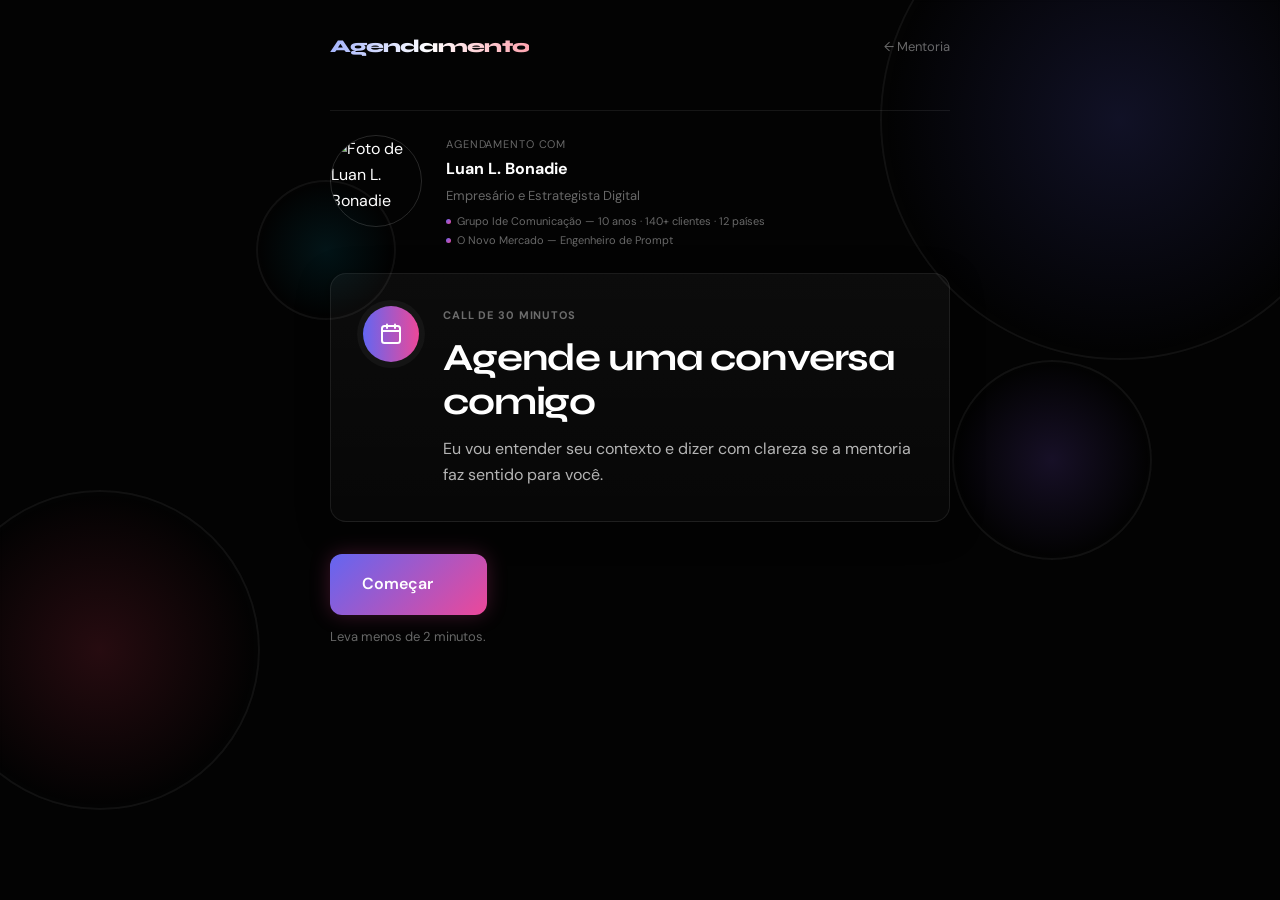
==== commit 076b92f9: "Add Meta Pixel tracking: PageView on all pages, Lead event on thank you page + form redirect logic" ====
--- a/agendar.html
+++ b/agendar.html
@@ -13,6 +13,24 @@
 
   <!-- Design System -->
   <link rel="stylesheet" href="./style.css">
+
+  <!-- Meta Pixel Code -->
+  <script>
+    !function(f,b,e,v,n,t,s)
+    {if(f.fbq)return;n=f.fbq=function(){n.callMethod?
+    n.callMethod.apply(n,arguments):n.queue.push(arguments)};
+    if(!f._fbq)f._fbq=n;n.push=n;n.loaded=!0;n.version='2.0';
+    n.queue=[];t=b.createElement(e);t.async=!0;
+    t.src=v;s=b.getElementsByTagName(e)[0];
+    s.parentNode.insertBefore(t,s)}(window, document,'script',
+    'https://connect.facebook.net/en_US/fbevents.js');
+    fbq('init', '973947858441297');
+    fbq('track', 'PageView');
+  </script>
+  <noscript><img height="1" width="1" style="display:none"
+  src="https://www.facebook.com/tr?id=973947858441297&ev=PageView&noscript=1"
+  /></noscript>
+  <!-- End Meta Pixel Code -->
 
   <style>
     /* ─── Page-specific overrides (form pages share a common skin) ─── */
@@ -1000,72 +1018,11 @@
     }).catch(() => {});
 
     setTimeout(() => {
-      const msg = encodeURIComponent(
-        `Olá, Luan. Me cadastrei no site do Omentor.Studio.\n\n` +
-        `Meu nome é ${answers['nome'] ?? ''}.\n` +
-        `Atuo na área de ${answers['area'] ?? ''}.\n` +
-        `Estou buscando: ${answers['necessidade'] ?? ''}.\n` +
-        (answers['contexto'] ? `\nContexto: ${answers['contexto']}` : '')
-      );
-      const waUrl = `https://wa.me/${WA_NUMBER}?text=${msg}`;
-      showSuccess(waUrl);
+      // Salvar respostas em sessionStorage para obrigado.html
+      sessionStorage.setItem('form_answers', JSON.stringify(answers));
+      // Redirecionar para página de obrigado
+      window.location.href = './obrigado.html';
     }, 1200);
-  }
-
-  function showSuccess(waUrl) {
-    const summaryItems = [
-      ['Nome', answers['nome'] ?? '—'],
-      ['E-mail', answers['email'] ?? '—'],
-      ['WhatsApp', answers['whatsapp'] ?? '—'],
-      ['Área', answers['area'] ?? '—'],
-      ['O que busca', answers['necessidade'] ?? '—'],
-      ['Contexto', answers['contexto'] ?? '—']
-    ];
-
-    const summaryHtml = summaryItems.map(([label, value], index) => `
-      <p class="fp-sum-label">${label}</p>
-      <p class="fp-sum-value">${escapeHtml(value)}</p>
-      ${index < summaryItems.length - 1 ? '<div class="fp-sep" aria-hidden="true"></div>' : ''}
-    `).join('');
-
-    document.getElementById('fp-step').innerHTML = `
-      <div class="fp-success">
-        <div class="fp-success-icon" aria-hidden="true">✓</div>
-
-        <h1 class="fp-success-headline">Tudo certo.</h1>
-
-        <p class="fp-success-body">
-          Confirme os dados e finalize o agendamento.
-        </p>
-
-        <div class="fp-summary-card" aria-label="Resumo do agendamento">
-          ${summaryHtml}
-        </div>
-
-        <div class="fp-cta-wrap">
-          <a href="${waUrl}" target="_blank" rel="noopener noreferrer" class="fp-cta-primary" aria-label="Abrir WhatsApp com mensagem pré-preenchida para Luan Bonadie">
-            Abrir WhatsApp e concluir →
-          </a>
-          <a href="./mentoria.html" class="fp-cta-secondary" aria-label="Voltar para a página da Mentoria">
-            ← Voltar para a Mentoria
-          </a>
-        </div>
-
-        <div class="fp-author">
-          <img
-            class="fp-avatar"
-            src="https://grupoidecomunicacao.com/wp-content/uploads/2025/12/foto-luan-2-e1766272929502.webp"
-            alt="Foto de Luan L. Bonadie"
-            width="56" height="56"
-            loading="lazy"
-          >
-          <div class="fp-author-text">
-            <span class="fp-author-eyebrow">Mentoria conduzida por</span>
-            <span class="fp-author-name">Luan L. Bonadie</span>
-            <span class="fp-author-role">Estrategista Digital · 10 anos · 140+ clientes · 12 países</span>
-          </div>
-        </div>
-      </div>`;
   }
 
   /* ─── Keyboard ───────────────────────────────────────────── */
--- a/style.css
+++ b/style.css
@@ -3,7 +3,16 @@
    App-specific layer layered on top of design-system/base.css.
    ============================================================ */
 
-@import url('../../design-system/base.css');
+@import url('./design-system/base.css');
+
+/* Nav CTA — mobile */
+@media (max-width: 639px) {
+  .nav-cta {
+    font-size: 12px;
+    padding: 7px 12px;
+  }
+}
+
 .hero {
   min-height: 100vh;
   display: flex;
@@ -2576,3 +2585,23 @@
     padding-bottom: 12rem;
   }
 }
+
+/* ── Hidden Elements ───────────────────── */
+.pricing-card-price {
+  display: none !important;
+}
+
+.pricing-pills {
+  display: none !important;
+}
+
+.hidden {
+  display: none !important;
+}
+
+/* ── Pricing Card Alignment ───────────────── */
+.pricing-card-copy {
+  display: flex;
+  flex-direction: column;
+  justify-content: center;
+}
